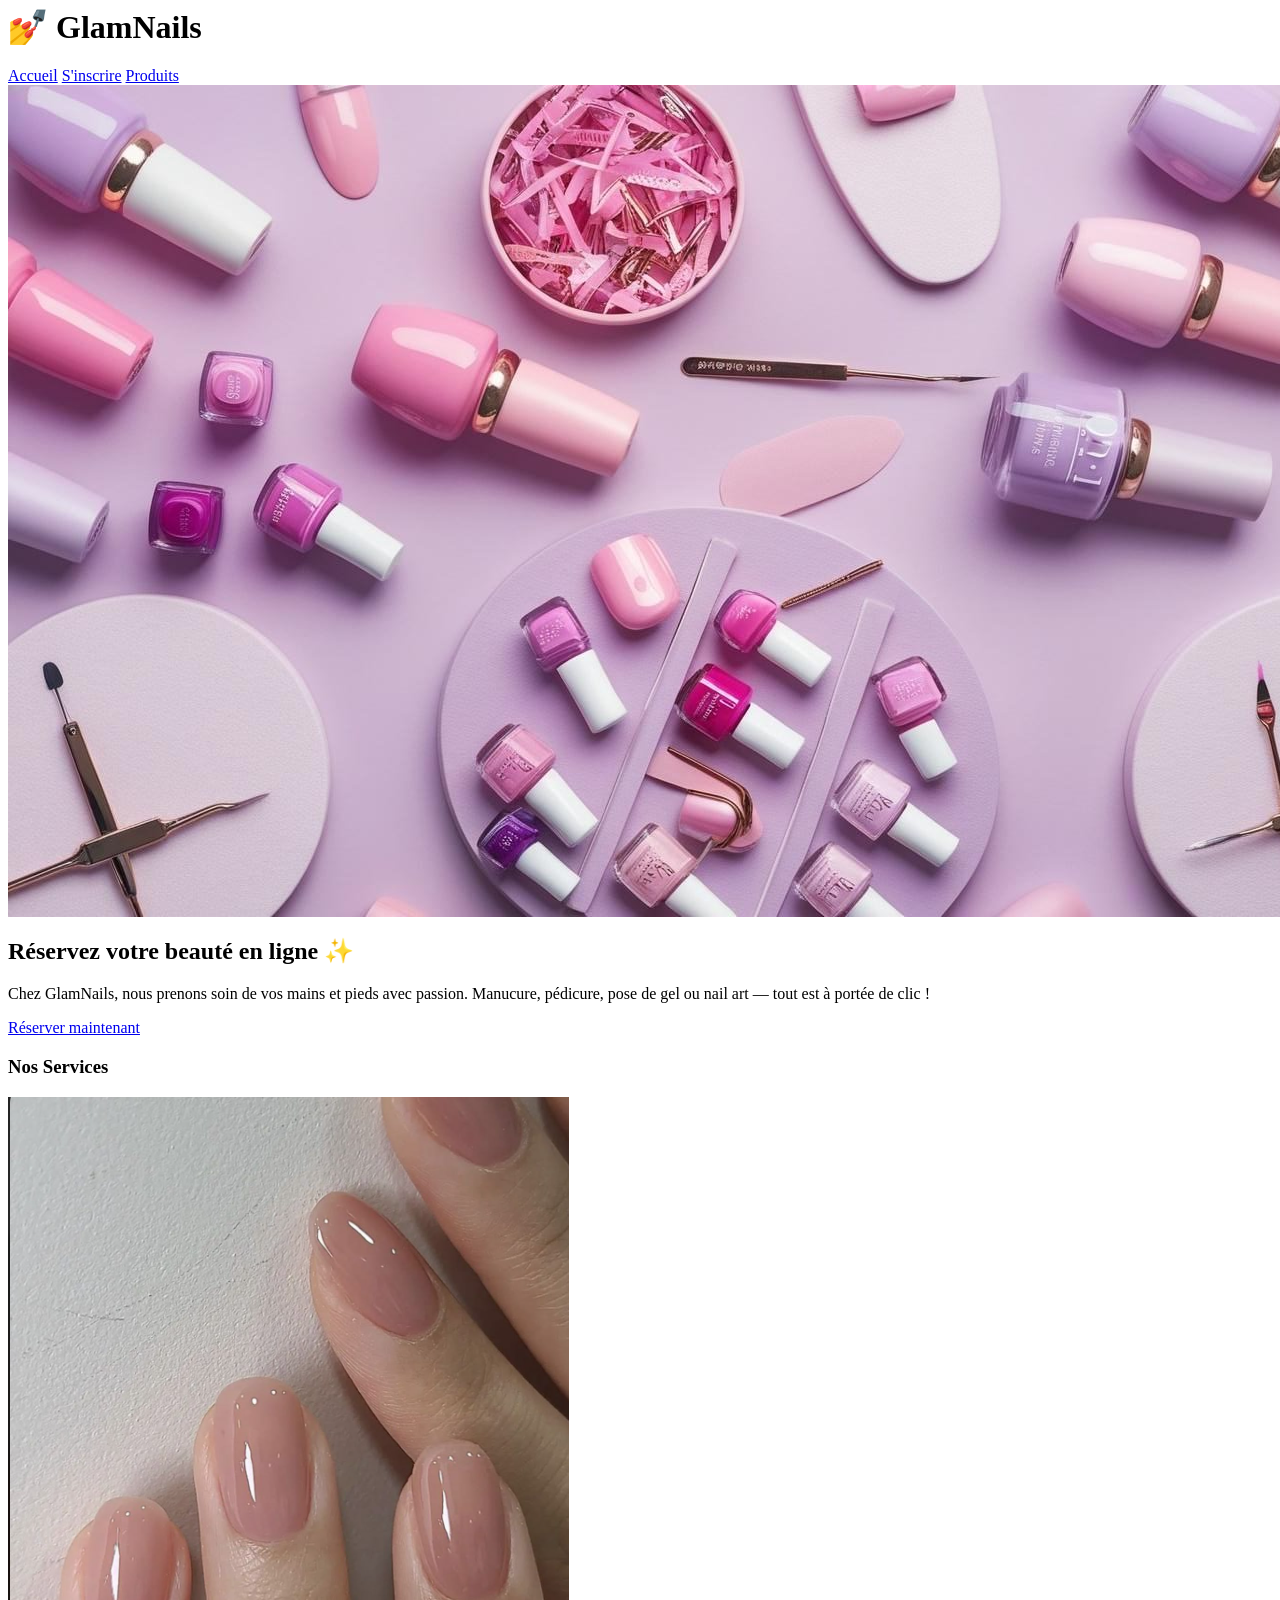
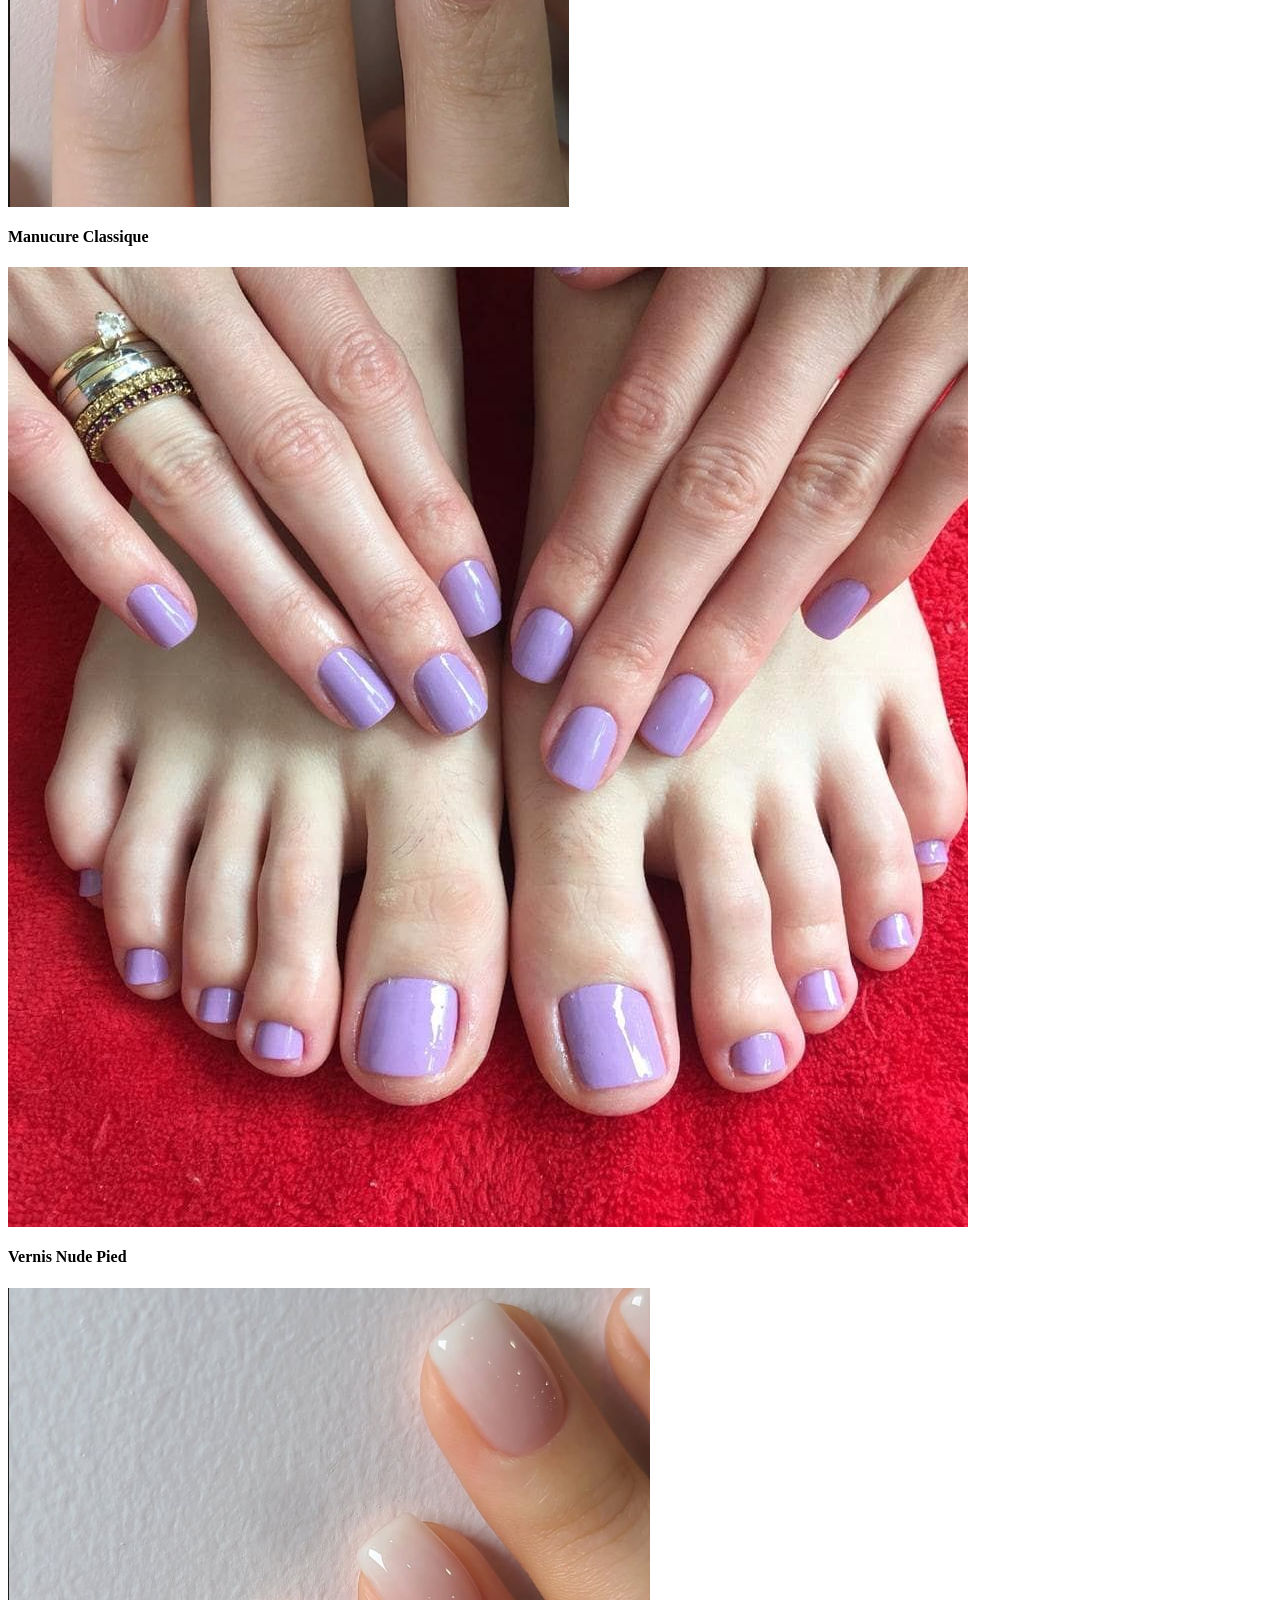
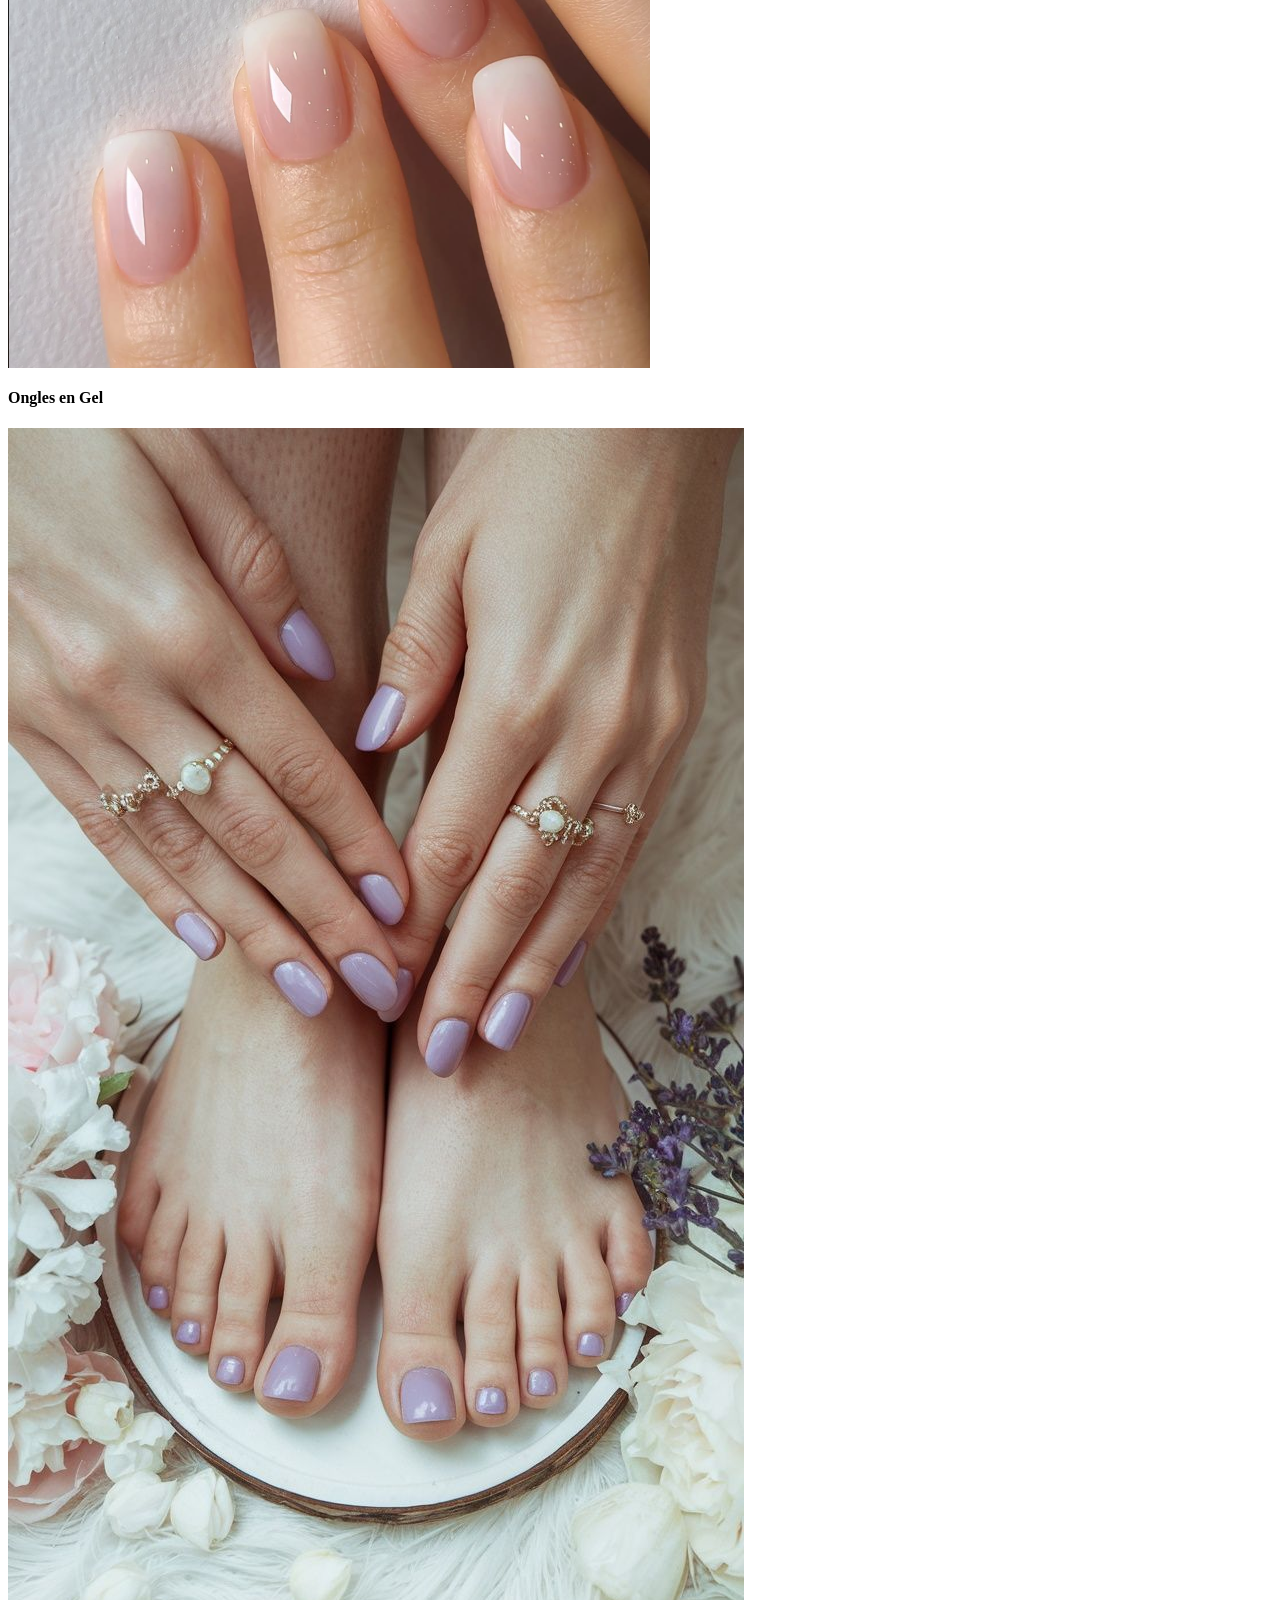
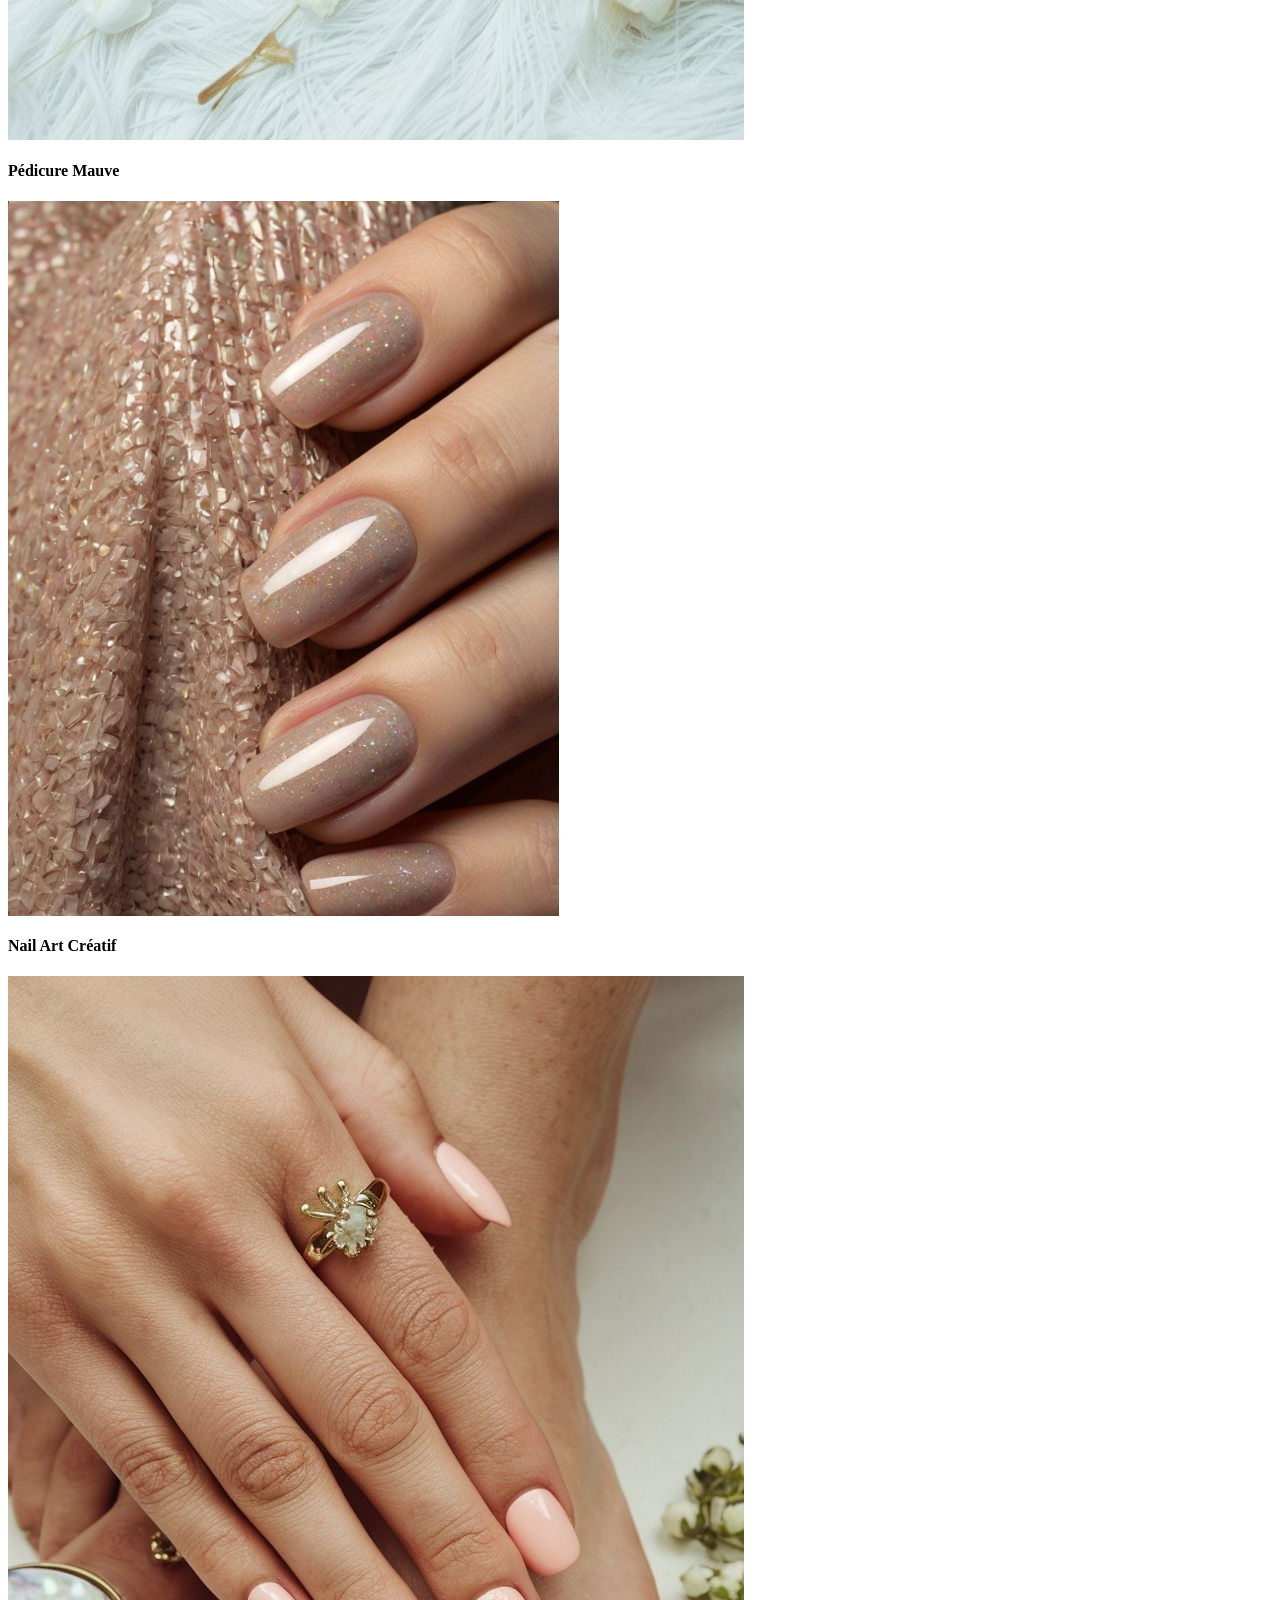
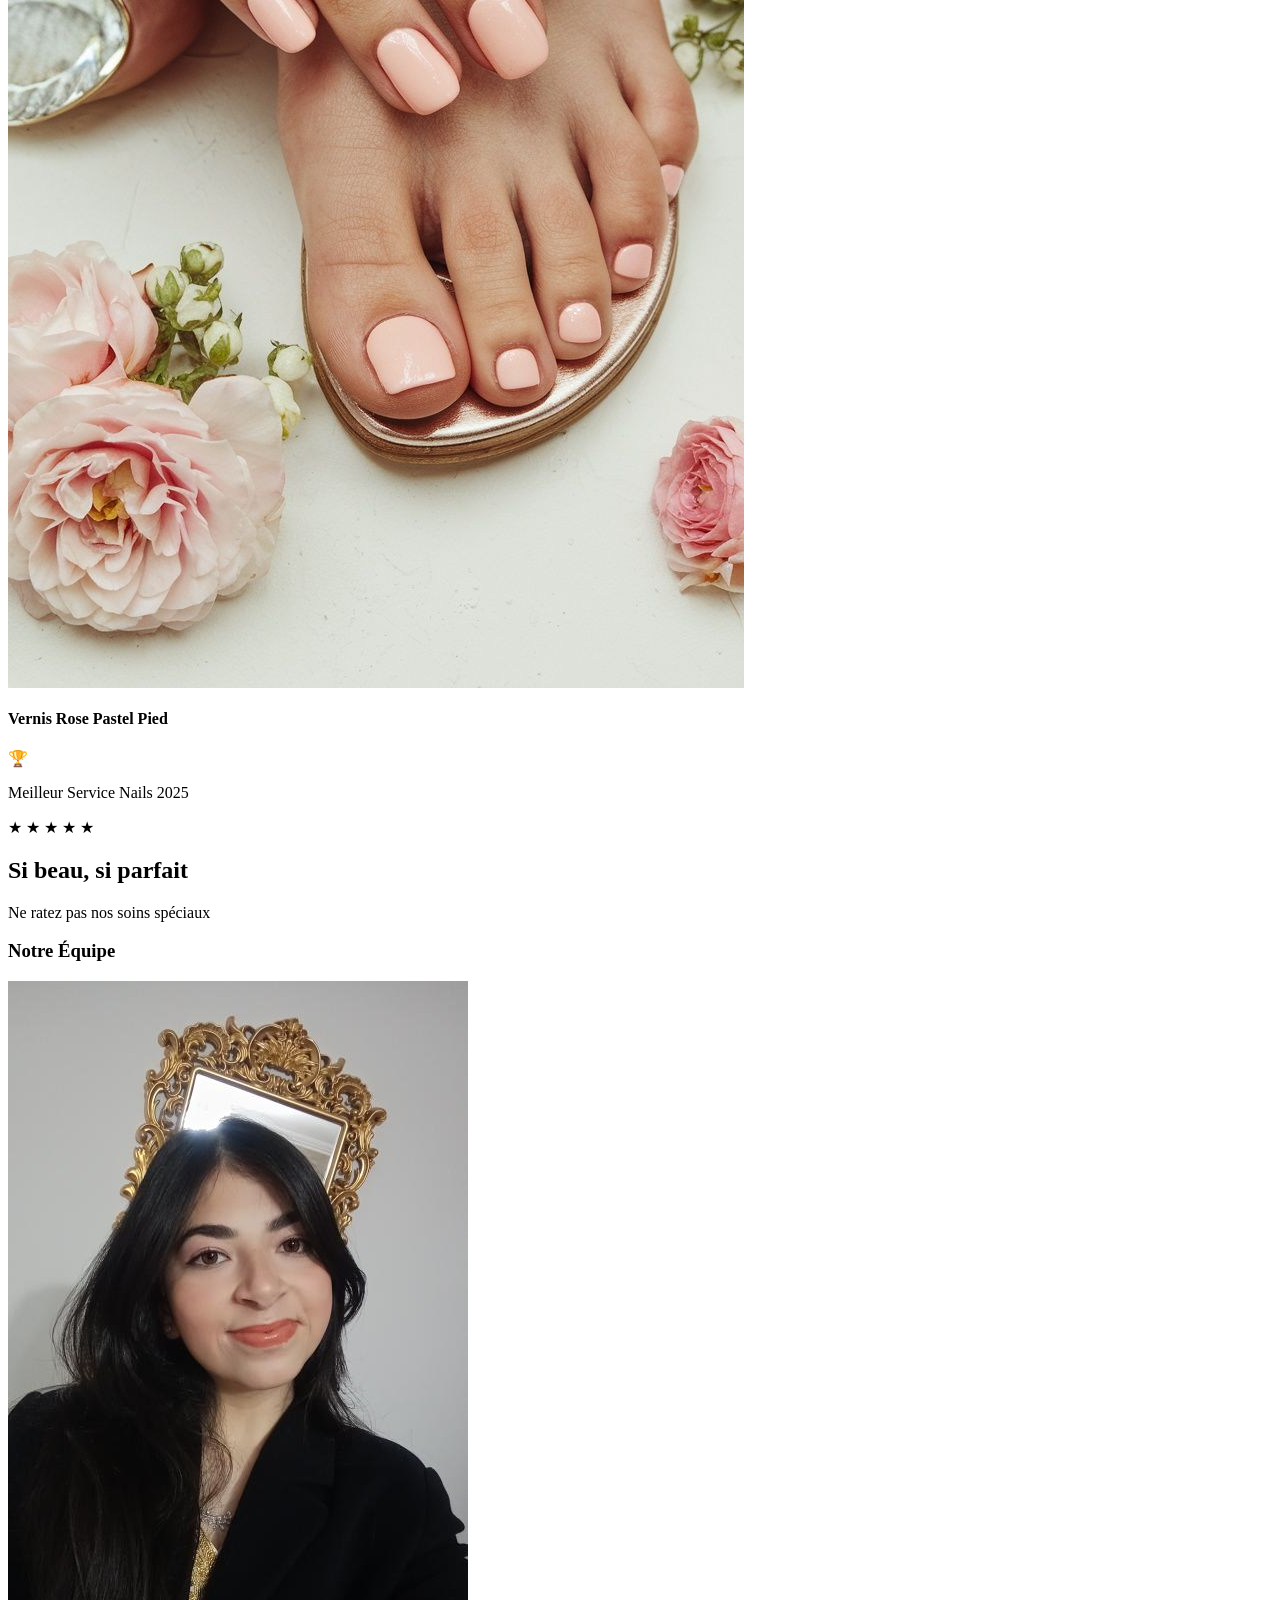
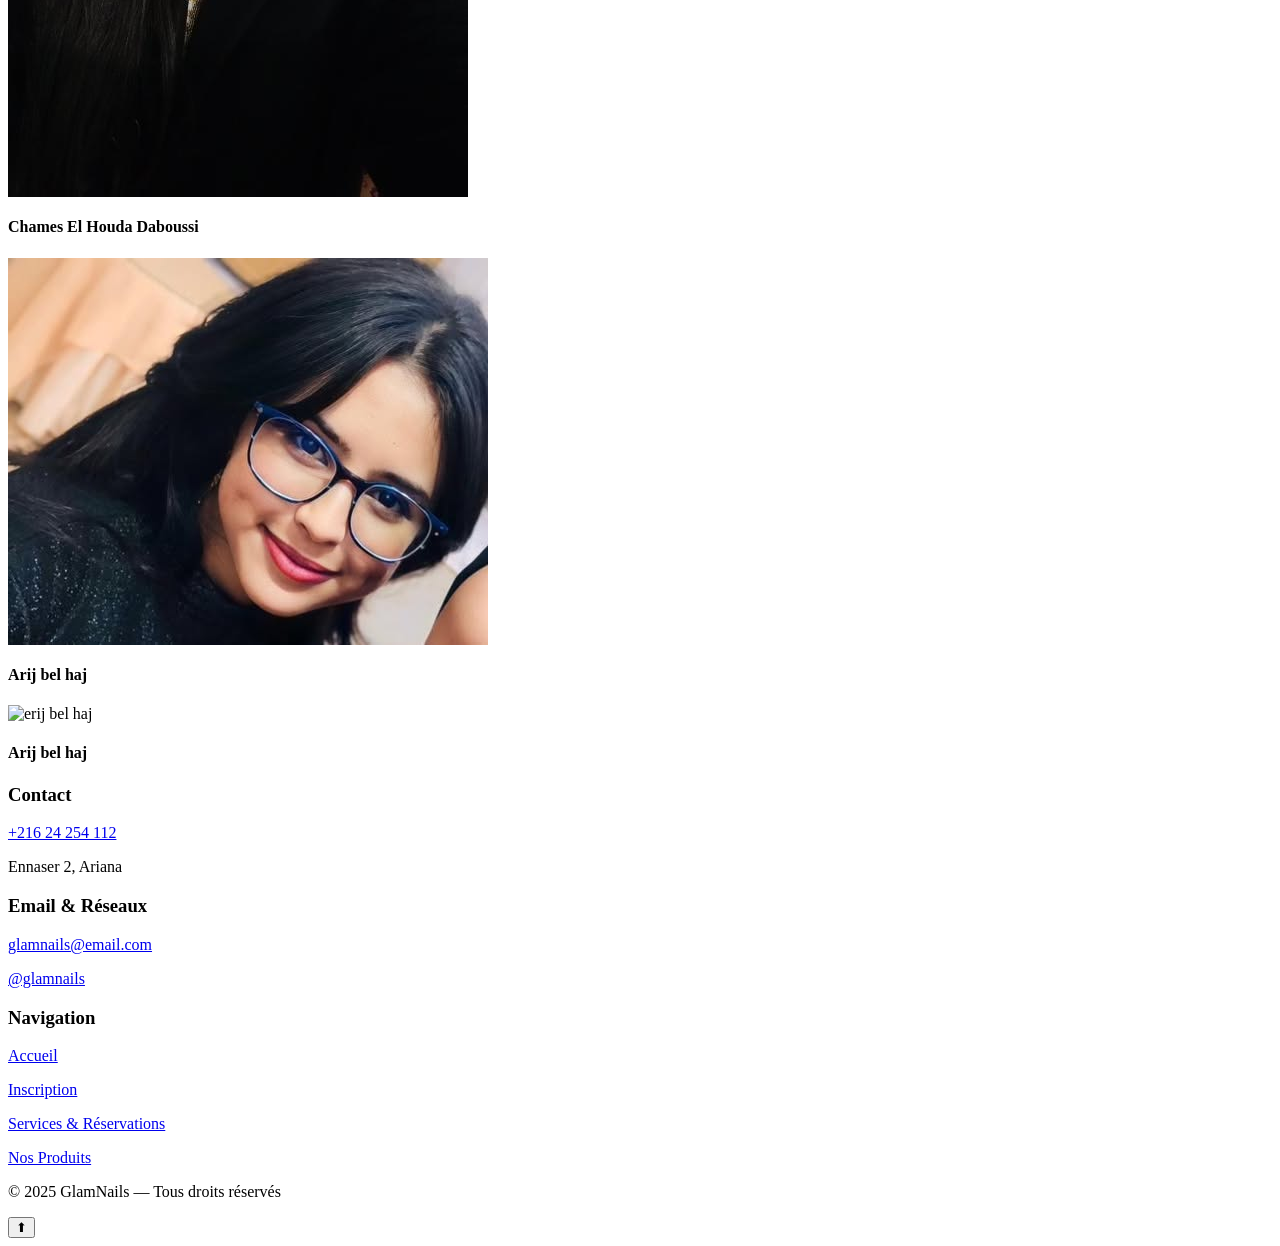
==== app/html/index.html @ c951ed42 "Fix CI/CD for custom project structure" ====
</head>
<body>
    <header>
        <h1>💅 GlamNails</h1>
        <nav>
            <a href="index.html">Accueil</a>
            <a href="inscription.html">S'inscrire</a>
            <a href="produits.html">Produits</a>
        </nav>
    </header>
    <section class="hero">
        <div class="hero-image">
            <img src="../images/page.jpg" alt="Image principale du salon">
        </div>
        <div class="hero-text-block">
            <h2>Réservez votre beauté en ligne ✨</h2>
            <p>Chez GlamNails, nous prenons soin de vos mains et pieds avec passion.
                Manucure, pédicure, pose de gel ou nail art — tout est à portée de clic !</p>
            <a href="inscription.html" class="btn">Réserver maintenant</a>
        </div>
    </section>
    <!-- Ajoute après la section hero : -->
    <section class="services">
        <h3>Nos Services</h3>
        <div class="products-grid">
            <div class="product-card">
                <img src="../images/Manucure Classique.png" alt="Manucure Classique">
                <h4>Manucure Classique</h4>
            </div>
            <div class="product-card">
                <img src="../images/image1.jpg" alt="Nails Pied Style 1">
                <h4>Vernis Nude Pied</h4>
            </div>
            <div class="product-card">
                <img src="../images/Ongles en Gel.png" alt="Ongles en Gel">
                <h4>Ongles en Gel</h4>
            </div>
            <div class="product-card">
                <img src="../images/image2.jpg" alt="Nails Pied Style 2">
                <h4>Pédicure Mauve</h4>
            </div>
            <div class="product-card">
                <img src="../images/GlamNails.png" alt="Nail Art Créatif">
                <h4>Nail Art Créatif</h4>
            </div>
            <div class="product-card">
                <img src="../images/image3.jpg" alt="Nails Pied Style 3">
                <h4>Vernis Rose Pastel Pied</h4>
            </div>
        </div>
    </section>
    <section class="hero-full">
        <div class="hero-content">
            <div class="badge">
                <div class="badge-icon">🏆</div>
                <p>Meilleur Service Nails 2025</p>
                <p>★ ★ ★ ★ ★</p>
            </div>
            <div class="hero-text">
                <h2>Si beau, si parfait</h2>
                <p>Ne ratez pas nos soins spéciaux</p>
            </div>
        </div>
    </section>
    <section class="team">
        <h3>Notre Équipe</h3>
        <div class="team-container">
            <div class="team-card">
                <img src="../images/chames daboussi.jpg" alt="Photo de Chames Daboussi">
                <h4>Chames El Houda Daboussi</h4>
            </div>
            <div class="team-card">
                <img src="../images/erij bel haj.jpg" alt="erij bel haj">
                <h4>Arij bel haj</h4>
            </div>
            <div class="team-card">
                <img src="../images/rabeb.jpg" alt="erij bel haj">
                <h4>Arij bel haj</h4>
            </div>
        </div>
    </section>
    <!-- Ajoute juste avant </body> : -->
    <footer class="footer">
        <div class="footer-bloc">
            <div class="footer-col">
                <h3>Contact</h3>
                <p><a href="tel:+21624254112">+216 24 254 112</a></p>
                <p>Ennaser 2, Ariana</p>
            </div>
            <div class="footer-col">
                <h3>Email & Réseaux</h3>
                <p><a href="mailto:glamnails@email.com">glamnails@email.com</a></p>
                <p><a href="https://instagram.com/glamnails" target="_blank">@glamnails</a></p>
            </div>
            <div class="footer-col">
                <h3>Navigation</h3>
                <p><a href="index.html">Accueil</a></p>
                <p><a href="inscription.html">Inscription</a></p>
                <p><a href="services.html">Services & Réservations</a></p>
                <p><a href="produits.html">Nos Produits</a></p>
            </div>
        </div>
        <p class="footer-copy">© 2025 GlamNails — Tous droits réservés</p>
    </footer>
    <button id="scrollTopBtn" onclick="scrollToTop()">⬆</button>
    <script src="../js/script-index.js"></script>
</body>

</html>
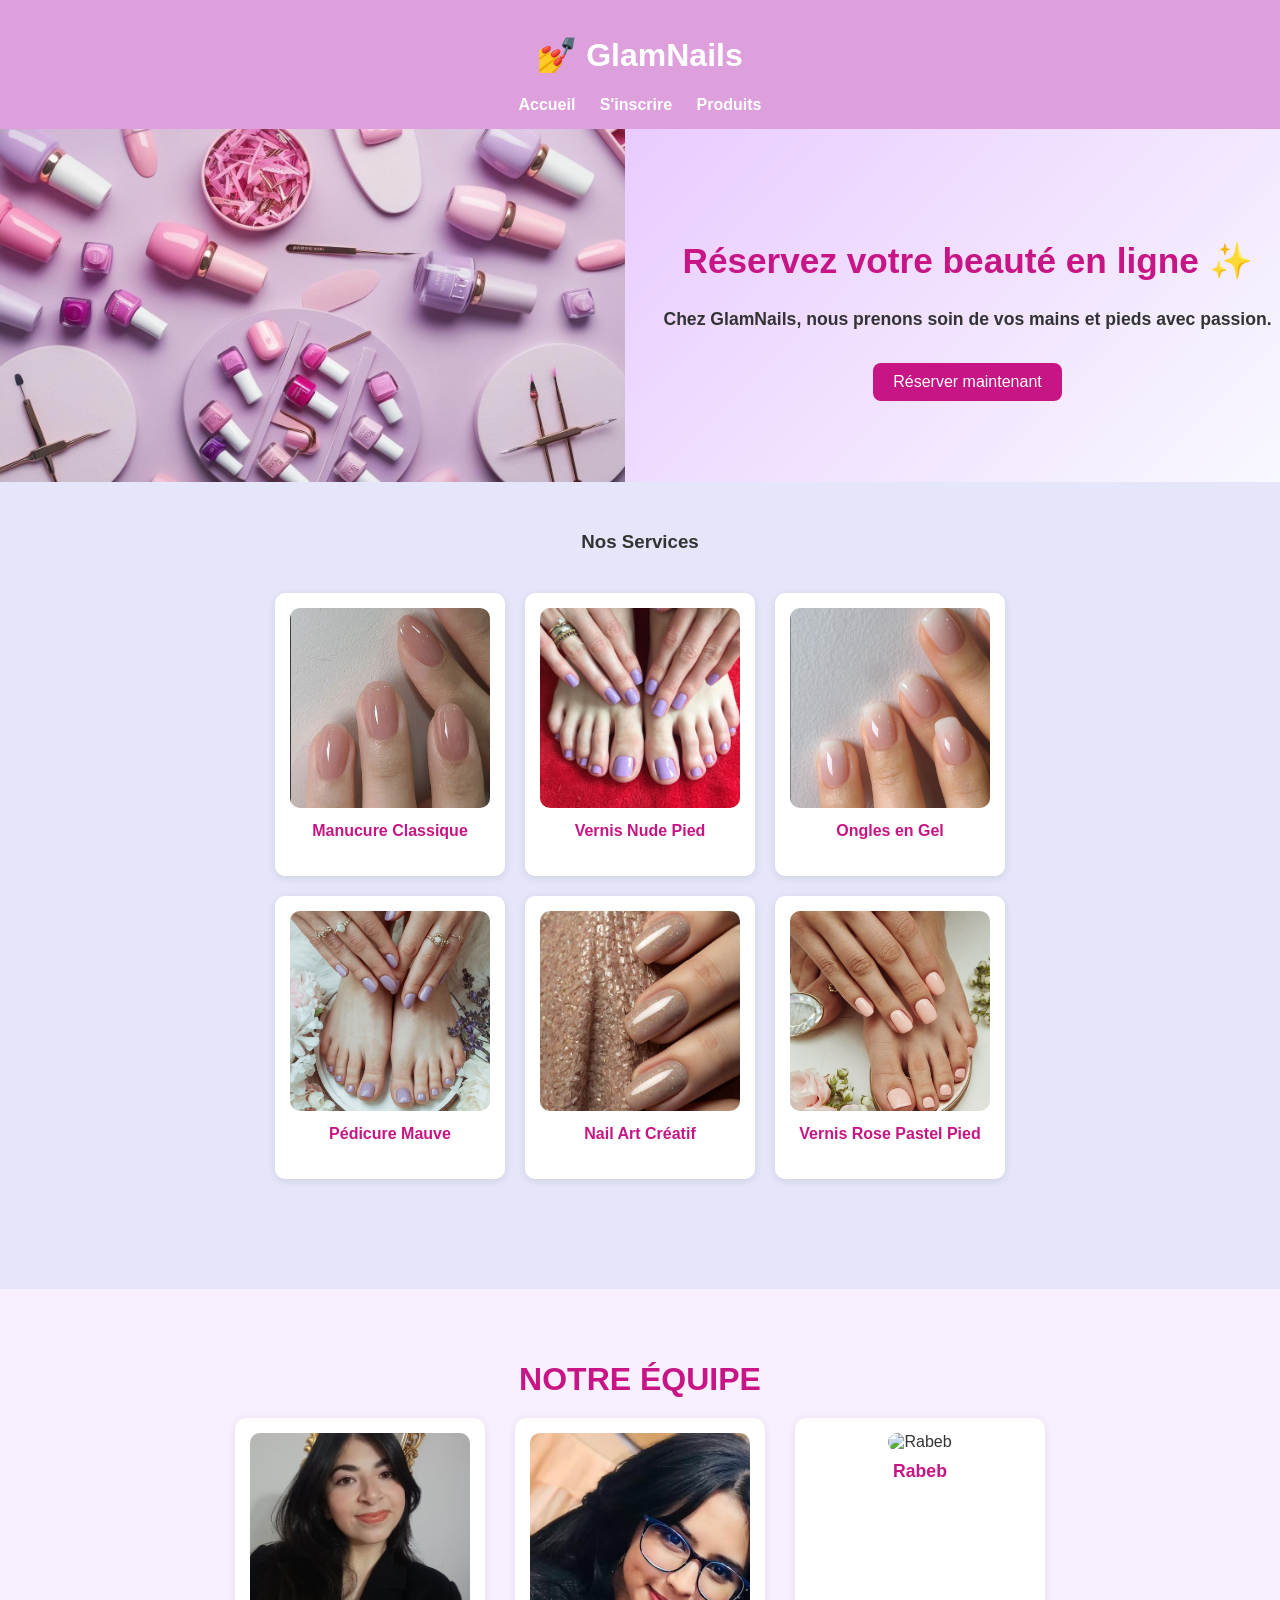
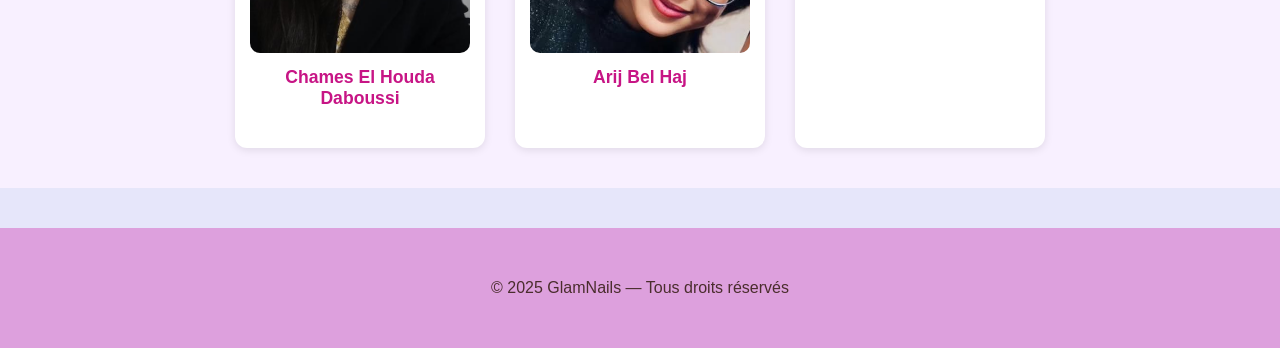
==== commit c61f2cd7: "Fix CI/CD for custom project structure" ====
--- a/app/html/index.html
+++ b/app/html/index.html
@@ -1,109 +1,104 @@
+<!DOCTYPE html>
+<html lang="fr">
+
+<head>
+    <meta charset="UTF-8">
+    <meta name="viewport" content="width=device-width, initial-scale=1.0">
+    <title>GlamNails - Accueil</title>
+
+    <!-- ✅ CSS LINK FIXED -->
+    <link rel="stylesheet" href="../css/style.css">
 </head>
+
 <body>
-    <header>
-        <h1>💅 GlamNails</h1>
-        <nav>
-            <a href="index.html">Accueil</a>
-            <a href="inscription.html">S'inscrire</a>
-            <a href="produits.html">Produits</a>
-        </nav>
-    </header>
-    <section class="hero">
-        <div class="hero-image">
-            <img src="../images/page.jpg" alt="Image principale du salon">
+
+<header>
+    <h1>💅 GlamNails</h1>
+    <nav>
+        <a href="index.html">Accueil</a>
+        <a href="inscription.html">S'inscrire</a>
+        <a href="produits.html">Produits</a>
+    </nav>
+</header>
+
+<section class="hero">
+    <div class="hero-image">
+        <img src="../images/page.jpg" alt="Image principale du salon">
+    </div>
+
+    <div class="hero-text-block">
+        <h2>Réservez votre beauté en ligne ✨</h2>
+        <p>Chez GlamNails, nous prenons soin de vos mains et pieds avec passion.</p>
+        <a href="inscription.html" class="btn">Réserver maintenant</a>
+    </div>
+</section>
+
+<section class="services">
+    <h3>Nos Services</h3>
+
+    <div class="products-grid">
+
+        <div class="product-card">
+            <img src="../images/Manucure Classique.png" alt="Manucure Classique">
+            <h4>Manucure Classique</h4>
         </div>
-        <div class="hero-text-block">
-            <h2>Réservez votre beauté en ligne ✨</h2>
-            <p>Chez GlamNails, nous prenons soin de vos mains et pieds avec passion.
-                Manucure, pédicure, pose de gel ou nail art — tout est à portée de clic !</p>
-            <a href="inscription.html" class="btn">Réserver maintenant</a>
+
+        <div class="product-card">
+            <img src="../images/image1.jpg" alt="Vernis Nude Pied">
+            <h4>Vernis Nude Pied</h4>
         </div>
-    </section>
-    <!-- Ajoute après la section hero : -->
-    <section class="services">
-        <h3>Nos Services</h3>
-        <div class="products-grid">
-            <div class="product-card">
-                <img src="../images/Manucure Classique.png" alt="Manucure Classique">
-                <h4>Manucure Classique</h4>
-            </div>
-            <div class="product-card">
-                <img src="../images/image1.jpg" alt="Nails Pied Style 1">
-                <h4>Vernis Nude Pied</h4>
-            </div>
-            <div class="product-card">
-                <img src="../images/Ongles en Gel.png" alt="Ongles en Gel">
-                <h4>Ongles en Gel</h4>
-            </div>
-            <div class="product-card">
-                <img src="../images/image2.jpg" alt="Nails Pied Style 2">
-                <h4>Pédicure Mauve</h4>
-            </div>
-            <div class="product-card">
-                <img src="../images/GlamNails.png" alt="Nail Art Créatif">
-                <h4>Nail Art Créatif</h4>
-            </div>
-            <div class="product-card">
-                <img src="../images/image3.jpg" alt="Nails Pied Style 3">
-                <h4>Vernis Rose Pastel Pied</h4>
-            </div>
+
+        <div class="product-card">
+            <img src="../images/Ongles en Gel.png" alt="Ongles en Gel">
+            <h4>Ongles en Gel</h4>
         </div>
-    </section>
-    <section class="hero-full">
-        <div class="hero-content">
-            <div class="badge">
-                <div class="badge-icon">🏆</div>
-                <p>Meilleur Service Nails 2025</p>
-                <p>★ ★ ★ ★ ★</p>
-            </div>
-            <div class="hero-text">
-                <h2>Si beau, si parfait</h2>
-                <p>Ne ratez pas nos soins spéciaux</p>
-            </div>
+
+        <div class="product-card">
+            <img src="../images/image2.jpg" alt="Pédicure Mauve">
+            <h4>Pédicure Mauve</h4>
         </div>
-    </section>
-    <section class="team">
-        <h3>Notre Équipe</h3>
-        <div class="team-container">
-            <div class="team-card">
-                <img src="../images/chames daboussi.jpg" alt="Photo de Chames Daboussi">
-                <h4>Chames El Houda Daboussi</h4>
-            </div>
-            <div class="team-card">
-                <img src="../images/erij bel haj.jpg" alt="erij bel haj">
-                <h4>Arij bel haj</h4>
-            </div>
-            <div class="team-card">
-                <img src="../images/rabeb.jpg" alt="erij bel haj">
-                <h4>Arij bel haj</h4>
-            </div>
+
+        <div class="product-card">
+            <img src="../images/GlamNails.png" alt="Nail Art Créatif">
+            <h4>Nail Art Créatif</h4>
         </div>
-    </section>
-    <!-- Ajoute juste avant </body> : -->
-    <footer class="footer">
-        <div class="footer-bloc">
-            <div class="footer-col">
-                <h3>Contact</h3>
-                <p><a href="tel:+21624254112">+216 24 254 112</a></p>
-                <p>Ennaser 2, Ariana</p>
-            </div>
-            <div class="footer-col">
-                <h3>Email & Réseaux</h3>
-                <p><a href="mailto:glamnails@email.com">glamnails@email.com</a></p>
-                <p><a href="https://instagram.com/glamnails" target="_blank">@glamnails</a></p>
-            </div>
-            <div class="footer-col">
-                <h3>Navigation</h3>
-                <p><a href="index.html">Accueil</a></p>
-                <p><a href="inscription.html">Inscription</a></p>
-                <p><a href="services.html">Services & Réservations</a></p>
-                <p><a href="produits.html">Nos Produits</a></p>
-            </div>
+
+        <div class="product-card">
+            <img src="../images/image3.jpg" alt="Vernis Rose Pastel Pied">
+            <h4>Vernis Rose Pastel Pied</h4>
         </div>
-        <p class="footer-copy">© 2025 GlamNails — Tous droits réservés</p>
-    </footer>
-    <button id="scrollTopBtn" onclick="scrollToTop()">⬆</button>
-    <script src="../js/script-index.js"></script>
+
+    </div>
+</section>
+
+<section class="team">
+    <h3>Notre Équipe</h3>
+
+    <div class="team-container">
+
+        <div class="team-card">
+            <img src="../images/chames daboussi.jpg" alt="Chames Daboussi">
+            <h4>Chames El Houda Daboussi</h4>
+        </div>
+
+        <div class="team-card">
+            <img src="../images/erij bel haj.jpg" alt="Arij Bel Haj">
+            <h4>Arij Bel Haj</h4>
+        </div>
+
+        <div class="team-card">
+            <img src="../images/rabeb.jpg" alt="Rabeb">
+            <h4>Rabeb</h4>
+        </div>
+
+    </div>
+</section>
+
+<footer class="footer">
+    <p>© 2025 GlamNails — Tous droits réservés</p>
+</footer>
+
+<script src="../js/script-index.js"></script>
+
 </body>
-
 </html>
--- a/app/css/style.css
+++ b/app/css/style.css
@@ -0,0 +1,327 @@
+body {
+  font-family: Arial, sans-serif;
+  margin: 0;
+  background-color: #E6E6FA; 
+  color: #333;
+  text-align: center;
+}
+header {
+  background-color: #DDA0DD; 
+  color: white;
+  padding: 15px;
+}
+nav a {
+  color: white; 
+  text-decoration: none;
+  margin: 0 10px;
+  font-weight: bold;
+}
+nav a.active {
+  color: #C71585;
+  text-decoration: underline;
+}
+nav a:hover {
+  text-decoration: underline;
+}
+.hero {
+
+  background: linear-gradient(135deg, #E0B0FF, #F8F8FF);
+  display: flex;             
+  align-items: center;
+  justify-content: center;
+  gap: 30px;
+  text-align: left;          
+}
+
+.hero-image {
+  flex: 1;
+}
+.hero-image img {
+  width: 100%;
+  height: auto;
+  display: block;
+}
+.hero-text-block {
+  flex: 1;
+  text-align: center;  
+  display: flex;
+  flex-direction: column;
+  justify-content: center; 
+  align-items: center;
+}
+.hero-text-block h2 {
+  font-size: 2.2rem;
+  color: #C71585;
+  margin-bottom: 10px;
+}
+.hero-text-block p {
+  font-size: 1.1rem;
+  font-weight: bold;
+}
+.btn {
+  display: inline-block;
+  margin-top: 15px;
+  padding: 10px 20px;
+  background-color: #C71585;
+  color: white;
+  border-radius: 8px;
+  text-decoration: none;
+}
+.services {
+  padding: 30px;
+}
+.service-list {
+  display: flex;
+  justify-content: center;
+  gap: 20px;
+  flex-wrap: wrap;
+}
+.card {
+  background-color: white;
+  border-radius: 10px;
+  box-shadow: 0 2px 8px rgba(0,0,0,0.1);
+  padding: 15px;
+  width: 200px;
+}
+.form-section {
+  padding: 40px;
+}
+form {
+  display: flex;
+  flex-direction: column;
+  align-items: center;
+  gap: 10px;
+  max-width: 400px;
+  margin: auto;
+}
+input, select, button {
+  width: 100%;
+  padding: 10px;
+  border: 1px solid #ccc;
+  border-radius: 6px;
+}
+button.btn {
+  background-color: #C71585; 
+  color: white;
+  cursor: pointer;
+}
+/* ===== HERO FULL ===== */
+.hero-full {
+  background: linear-gradient(135deg, #E6E6FA, #DDA0DD);
+  padding: 40px 20px;
+  text-align: center;
+  position: relative;
+}
+
+.hero-content {
+  display: flex;
+  justify-content: space-between;
+  align-items: center;
+  max-width: 1200px;
+  margin: 0 auto;
+  flex-wrap: wrap;
+  gap: 20px;
+}
+
+.badge {
+  background: white;
+  padding: 20px;
+  border-radius: 15px;
+  box-shadow: 0 4px 12px rgba(0,0,0,0.1);
+  min-width: 150px;
+}
+
+.badge-icon {
+  font-size: 2rem;
+  margin-bottom: 10px;
+}
+
+.badge p {
+  margin: 5px 0;
+  color: #C71585;
+  font-weight: bold;
+}
+
+.hero-text {
+  flex: 1;
+  margin: 20px;
+}
+
+/* ===== PRODUCTS GRID ===== */
+.products-grid, .service-list {
+  display: flex;
+  justify-content: center;
+  gap: 20px;
+  flex-wrap: wrap;
+  max-width: 800px;
+  margin: 40px auto;
+}
+
+.product-card, .card {
+  background: white;
+  border-radius: 10px;
+  box-shadow: 0 2px 8px rgba(0,0,0,0.1);
+  padding: 15px;
+  width: 200px;
+  transition: transform 0.3s;
+}
+
+.product-card:hover, .card:hover {
+  transform: scale(1.05);
+}
+
+.product-card img {
+  width: 100%;
+  height: 200px;
+  object-fit: cover;
+  border-radius: 10px;
+}
+
+.product-card h4 {
+  color: #C71585;
+  margin-top: 10px;
+}
+.team {
+  padding: 40px 20px;
+  background-color: #F8F0FF;
+  text-align: center;
+  margin-top: 40px;    /* AJOUTÉ pour créer un espace */
+  position: relative;  /* Pour être sûr qu'elle ne passe pas derrière */
+  z-index: 5;
+}
+
+
+.team h3 {
+  color: #C71585;
+  font-size: 2rem;
+  margin-bottom: 20px;
+  text-transform: uppercase;
+}
+
+.team-container {
+  display: flex;
+  justify-content: center;
+  gap: 30px;
+  flex-wrap: wrap;
+}
+
+.team-card {
+  background: white;
+  width: 220px;
+  padding: 15px;
+  border-radius: 12px;
+  box-shadow: 0 2px 8px rgba(0,0,0,0.1);
+  text-align: center;
+}
+
+.team-card img {
+  width: 100%;
+  height: 220px;
+  object-fit: cover;
+  border-radius: 10px;
+}
+
+.team-card h4 {
+  margin-top: 10px;
+  color: #C71585;
+  font-size: 1.1rem;
+  font-weight: bold;
+}
+
+/* ===== FORMS ===== */
+.form-section, .form-box {
+  padding: 40px 20px;
+  background: white;
+  border-radius: 15px;
+  max-width: 450px;
+  margin: 40px auto;
+  box-shadow: 0 2px 10px rgba(0,0,0,0.1);
+}
+
+form {
+  display: flex;
+  flex-direction: column;
+  gap: 15px;
+  text-align: left;
+}
+
+label {
+  font-weight: bold;
+}
+
+input, select, textarea, button {
+  width: 100%;
+  padding: 10px;
+  border: 1px solid #ccc;
+  border-radius: 8px;
+  font-size: 1rem;
+}
+
+button.btn {
+  background-color: #C71585;
+  color: white;
+  cursor: pointer;
+  font-weight: bold;
+}
+
+button.btn:hover {
+  background-color: #ff4f85;
+}
+
+/* ===== FOOTER ===== */
+.footer {
+  background-color: #DDA0DD;
+  color: #4A2D2D;
+  padding: 35px 20px;
+  text-align: center;
+  margin-top: 40px;
+}
+
+.footer-bloc {
+  text-align: center;
+}
+
+.footer-col {
+  display: inline-block;
+  width: 250px;
+  margin: 10px;
+  vertical-align: top;
+}
+
+.footer-col h3 {
+  color: #9932CC;
+  margin-bottom: 10px;
+  font-size: 18px;
+  border-bottom: 2px solid #9932CC;
+  padding-bottom: 5px;
+}
+
+.footer-col p, .footer-col a {
+  margin: 5px 0;
+  font-size: 14px;
+  color: #4A2D2D;
+  font-weight: bold;
+}
+
+.footer-col a:hover {
+  color: #9932CC;
+}
+
+.footer-copy {
+  margin-top: 15px;
+  font-size: 14px;
+  opacity: 0.8;
+}
+
+/* ===== MEDIA QUERIES ===== */
+@media (max-width: 768px) {
+  .hero-content, .products-grid, .service-list {
+    flex-direction: column;
+    align-items: center;
+  }
+
+  .footer-col {
+    width: 90%;
+    margin-bottom: 20px;
+  }
+}
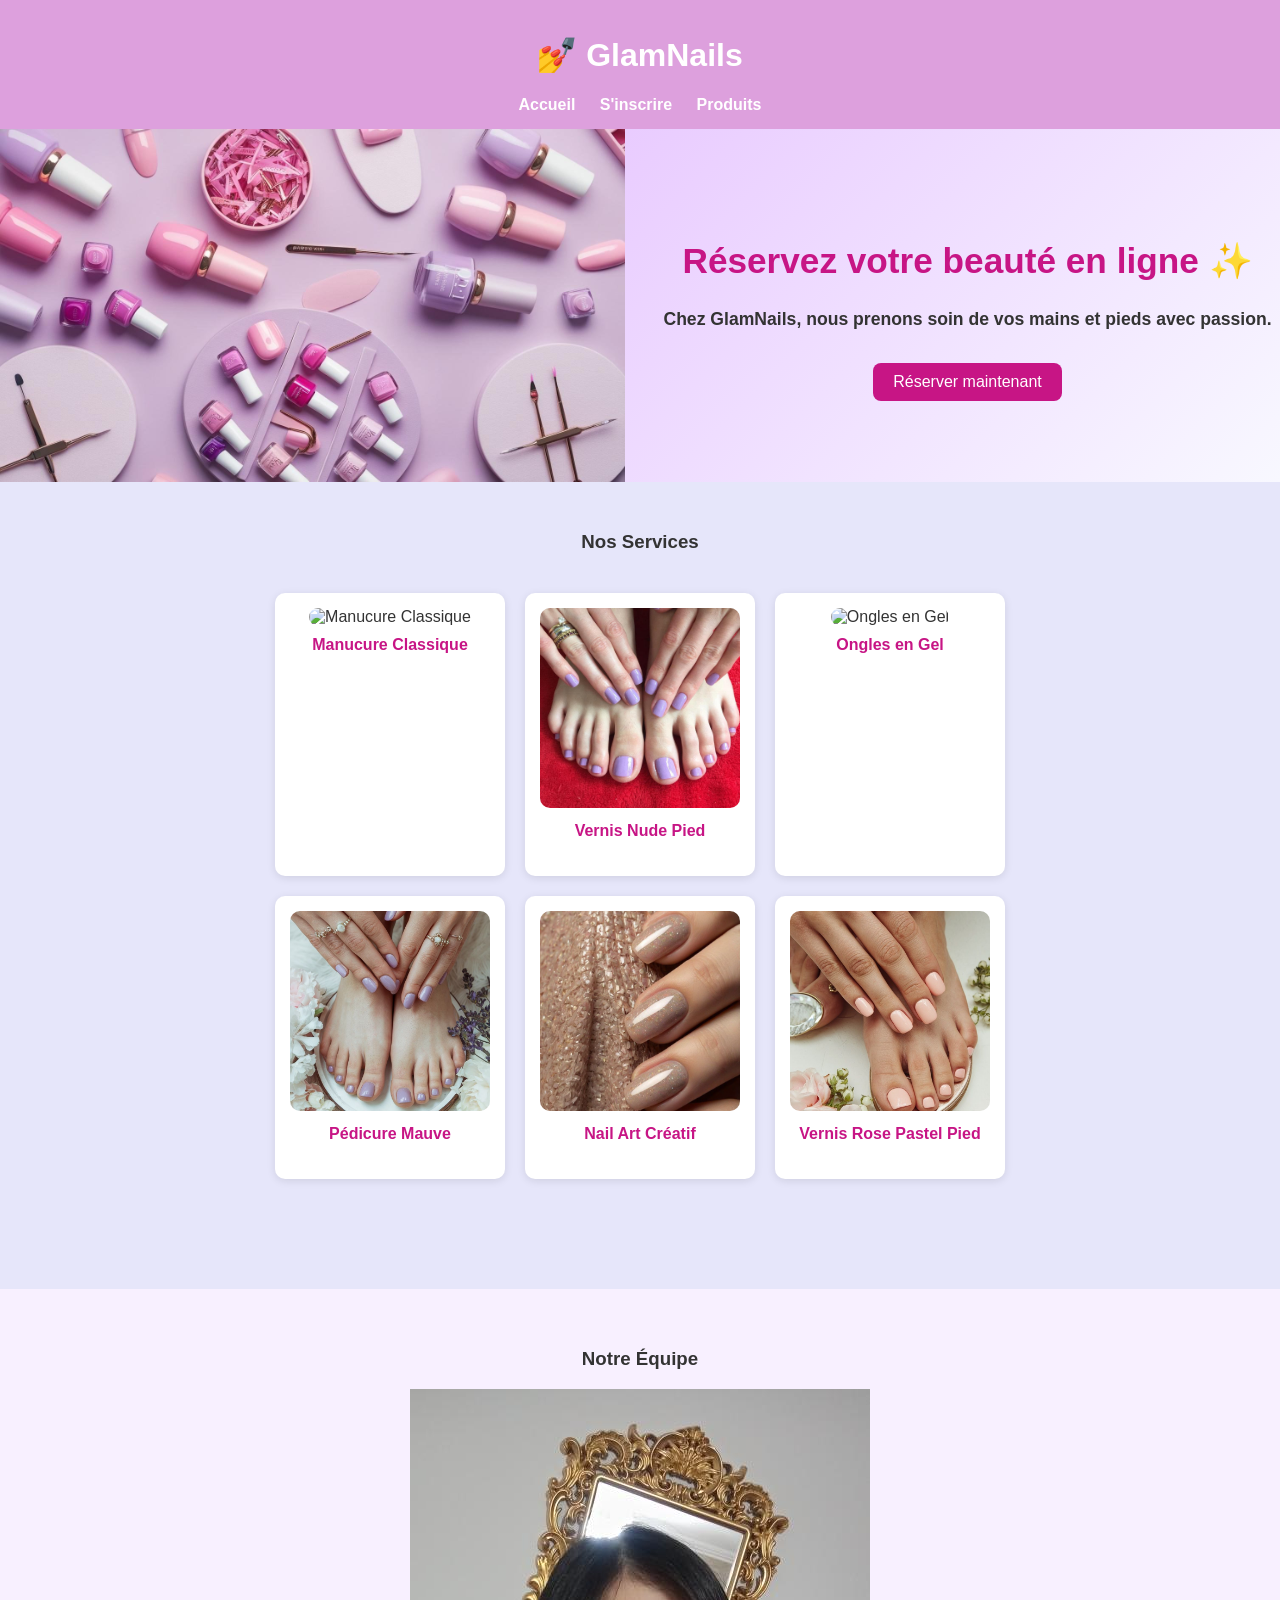
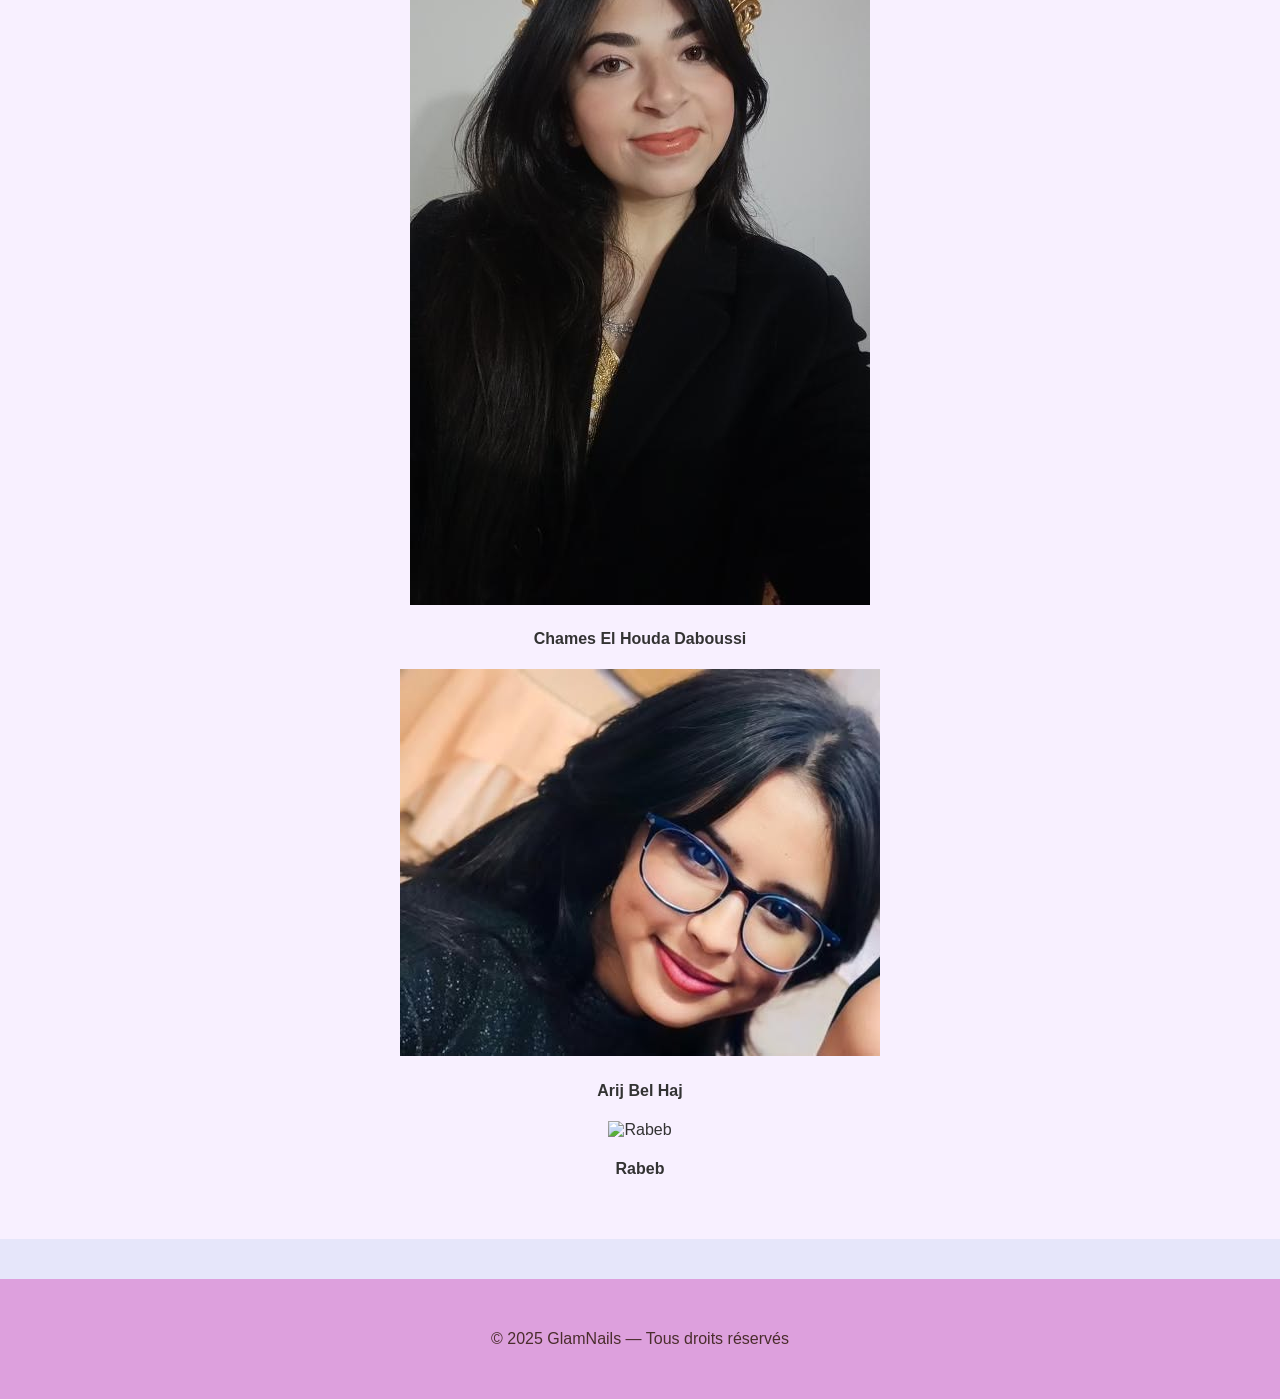
==== commit 8706be9c: "Add index page only" ====
--- a/app/html/index.html
+++ b/app/html/index.html
@@ -39,7 +39,7 @@
     <div class="products-grid">
 
         <div class="product-card">
-            <img src="../images/Manucure Classique.png" alt="Manucure Classique">
+            <img src="../images/Manucure-Classique.png" alt="Manucure Classique">
             <h4>Manucure Classique</h4>
         </div>
 
@@ -49,7 +49,7 @@
         </div>
 
         <div class="product-card">
-            <img src="../images/Ongles en Gel.png" alt="Ongles en Gel">
+            <img src="../images/Ongles-en-Gel.png" alt="Ongles en Gel">
             <h4>Ongles en Gel</h4>
         </div>
 
@@ -77,12 +77,12 @@
     <div class="team-container">
 
         <div class="team-card">
-            <img src="../images/chames daboussi.jpg" alt="Chames Daboussi">
+            <img src="../images/chames-daboussi.jpg" alt="Chames-Daboussi">
             <h4>Chames El Houda Daboussi</h4>
         </div>
 
         <div class="team-card">
-            <img src="../images/erij bel haj.jpg" alt="Arij Bel Haj">
+            <img src="../images/erij-bel-haj.jpg" alt="Arij-Bel-Haj">
             <h4>Arij Bel Haj</h4>
         </div>
 
--- a/app/css/style.css
+++ b/app/css/style.css
@@ -1,63 +1,74 @@
 body {
   font-family: Arial, sans-serif;
   margin: 0;
-  background-color: #E6E6FA; 
+  background-color: #E6E6FA;
   color: #333;
   text-align: center;
 }
+
 header {
-  background-color: #DDA0DD; 
+  background-color: #DDA0DD;
   color: white;
   padding: 15px;
 }
+
 nav a {
-  color: white; 
+  color: white;
   text-decoration: none;
   margin: 0 10px;
   font-weight: bold;
 }
+
 nav a.active {
   color: #C71585;
   text-decoration: underline;
 }
+
 nav a:hover {
   text-decoration: underline;
 }
+
+/* ===== HERO ===== */
+
 .hero {
-
   background: linear-gradient(135deg, #E0B0FF, #F8F8FF);
-  display: flex;             
+  display: flex;
   align-items: center;
   justify-content: center;
   gap: 30px;
-  text-align: left;          
+  text-align: left;
 }
 
 .hero-image {
   flex: 1;
 }
+
 .hero-image img {
   width: 100%;
   height: auto;
   display: block;
 }
+
 .hero-text-block {
   flex: 1;
-  text-align: center;  
+  text-align: center;
   display: flex;
   flex-direction: column;
-  justify-content: center; 
+  justify-content: center;
   align-items: center;
 }
+
 .hero-text-block h2 {
   font-size: 2.2rem;
   color: #C71585;
   margin-bottom: 10px;
 }
+
 .hero-text-block p {
   font-size: 1.1rem;
   font-weight: bold;
 }
+
 .btn {
   display: inline-block;
   margin-top: 15px;
@@ -67,88 +78,17 @@
   border-radius: 8px;
   text-decoration: none;
 }
+
+/* ===== SERVICES ===== */
+
 .services {
   padding: 30px;
 }
+
+/* ===== GRID ===== */
+
+.products-grid,
 .service-list {
-  display: flex;
-  justify-content: center;
-  gap: 20px;
-  flex-wrap: wrap;
-}
-.card {
-  background-color: white;
-  border-radius: 10px;
-  box-shadow: 0 2px 8px rgba(0,0,0,0.1);
-  padding: 15px;
-  width: 200px;
-}
-.form-section {
-  padding: 40px;
-}
-form {
-  display: flex;
-  flex-direction: column;
-  align-items: center;
-  gap: 10px;
-  max-width: 400px;
-  margin: auto;
-}
-input, select, button {
-  width: 100%;
-  padding: 10px;
-  border: 1px solid #ccc;
-  border-radius: 6px;
-}
-button.btn {
-  background-color: #C71585; 
-  color: white;
-  cursor: pointer;
-}
-/* ===== HERO FULL ===== */
-.hero-full {
-  background: linear-gradient(135deg, #E6E6FA, #DDA0DD);
-  padding: 40px 20px;
-  text-align: center;
-  position: relative;
-}
-
-.hero-content {
-  display: flex;
-  justify-content: space-between;
-  align-items: center;
-  max-width: 1200px;
-  margin: 0 auto;
-  flex-wrap: wrap;
-  gap: 20px;
-}
-
-.badge {
-  background: white;
-  padding: 20px;
-  border-radius: 15px;
-  box-shadow: 0 4px 12px rgba(0,0,0,0.1);
-  min-width: 150px;
-}
-
-.badge-icon {
-  font-size: 2rem;
-  margin-bottom: 10px;
-}
-
-.badge p {
-  margin: 5px 0;
-  color: #C71585;
-  font-weight: bold;
-}
-
-.hero-text {
-  flex: 1;
-  margin: 20px;
-}
-
-/* ===== PRODUCTS GRID ===== */
-.products-grid, .service-list {
   display: flex;
   justify-content: center;
   gap: 20px;
@@ -157,16 +97,20 @@
   margin: 40px auto;
 }
 
-.product-card, .card {
+/* ===== CARDS ===== */
+
+.product-card,
+.card {
   background: white;
   border-radius: 10px;
-  box-shadow: 0 2px 8px rgba(0,0,0,0.1);
+  box-shadow: 0 2px 8px rgb(0 0 0 / 10%);
   padding: 15px;
   width: 200px;
   transition: transform 0.3s;
 }
 
-.product-card:hover, .card:hover {
+.product-card:hover,
+.card:hover {
   transform: scale(1.05);
 }
 
@@ -181,61 +125,28 @@
   color: #C71585;
   margin-top: 10px;
 }
+
+/* ===== TEAM ===== */
+
 .team {
   padding: 40px 20px;
   background-color: #F8F0FF;
   text-align: center;
-  margin-top: 40px;    /* AJOUTÉ pour créer un espace */
-  position: relative;  /* Pour être sûr qu'elle ne passe pas derrière */
+  margin-top: 40px;
+  position: relative;
   z-index: 5;
 }
 
-
-.team h3 {
-  color: #C71585;
-  font-size: 2rem;
-  margin-bottom: 20px;
-  text-transform: uppercase;
-}
-
-.team-container {
-  display: flex;
-  justify-content: center;
-  gap: 30px;
-  flex-wrap: wrap;
-}
-
-.team-card {
-  background: white;
-  width: 220px;
-  padding: 15px;
-  border-radius: 12px;
-  box-shadow: 0 2px 8px rgba(0,0,0,0.1);
-  text-align: center;
-}
-
-.team-card img {
-  width: 100%;
-  height: 220px;
-  object-fit: cover;
-  border-radius: 10px;
-}
-
-.team-card h4 {
-  margin-top: 10px;
-  color: #C71585;
-  font-size: 1.1rem;
-  font-weight: bold;
-}
-
-/* ===== FORMS ===== */
-.form-section, .form-box {
+/* ===== FORM ===== */
+
+.form-section,
+.form-box {
   padding: 40px 20px;
   background: white;
   border-radius: 15px;
   max-width: 450px;
   margin: 40px auto;
-  box-shadow: 0 2px 10px rgba(0,0,0,0.1);
+  box-shadow: 0 2px 10px rgb(0 0 0 / 10%);
 }
 
 form {
@@ -249,7 +160,10 @@
   font-weight: bold;
 }
 
-input, select, textarea, button {
+input,
+select,
+textarea,
+button {
   width: 100%;
   padding: 10px;
   border: 1px solid #ccc;
@@ -269,16 +183,13 @@
 }
 
 /* ===== FOOTER ===== */
+
 .footer {
   background-color: #DDA0DD;
   color: #4A2D2D;
   padding: 35px 20px;
   text-align: center;
   margin-top: 40px;
-}
-
-.footer-bloc {
-  text-align: center;
 }
 
 .footer-col {
@@ -288,34 +199,12 @@
   vertical-align: top;
 }
 
-.footer-col h3 {
-  color: #9932CC;
-  margin-bottom: 10px;
-  font-size: 18px;
-  border-bottom: 2px solid #9932CC;
-  padding-bottom: 5px;
-}
-
-.footer-col p, .footer-col a {
-  margin: 5px 0;
-  font-size: 14px;
-  color: #4A2D2D;
-  font-weight: bold;
-}
-
-.footer-col a:hover {
-  color: #9932CC;
-}
-
-.footer-copy {
-  margin-top: 15px;
-  font-size: 14px;
-  opacity: 0.8;
-}
-
-/* ===== MEDIA QUERIES ===== */
-@media (max-width: 768px) {
-  .hero-content, .products-grid, .service-list {
+/* ===== MEDIA QUERY FIXED ===== */
+
+@media (width <= 768px) {
+  .hero-content,
+  .products-grid,
+  .service-list {
     flex-direction: column;
     align-items: center;
   }
@@ -324,4 +213,4 @@
     width: 90%;
     margin-bottom: 20px;
   }
-}
+}
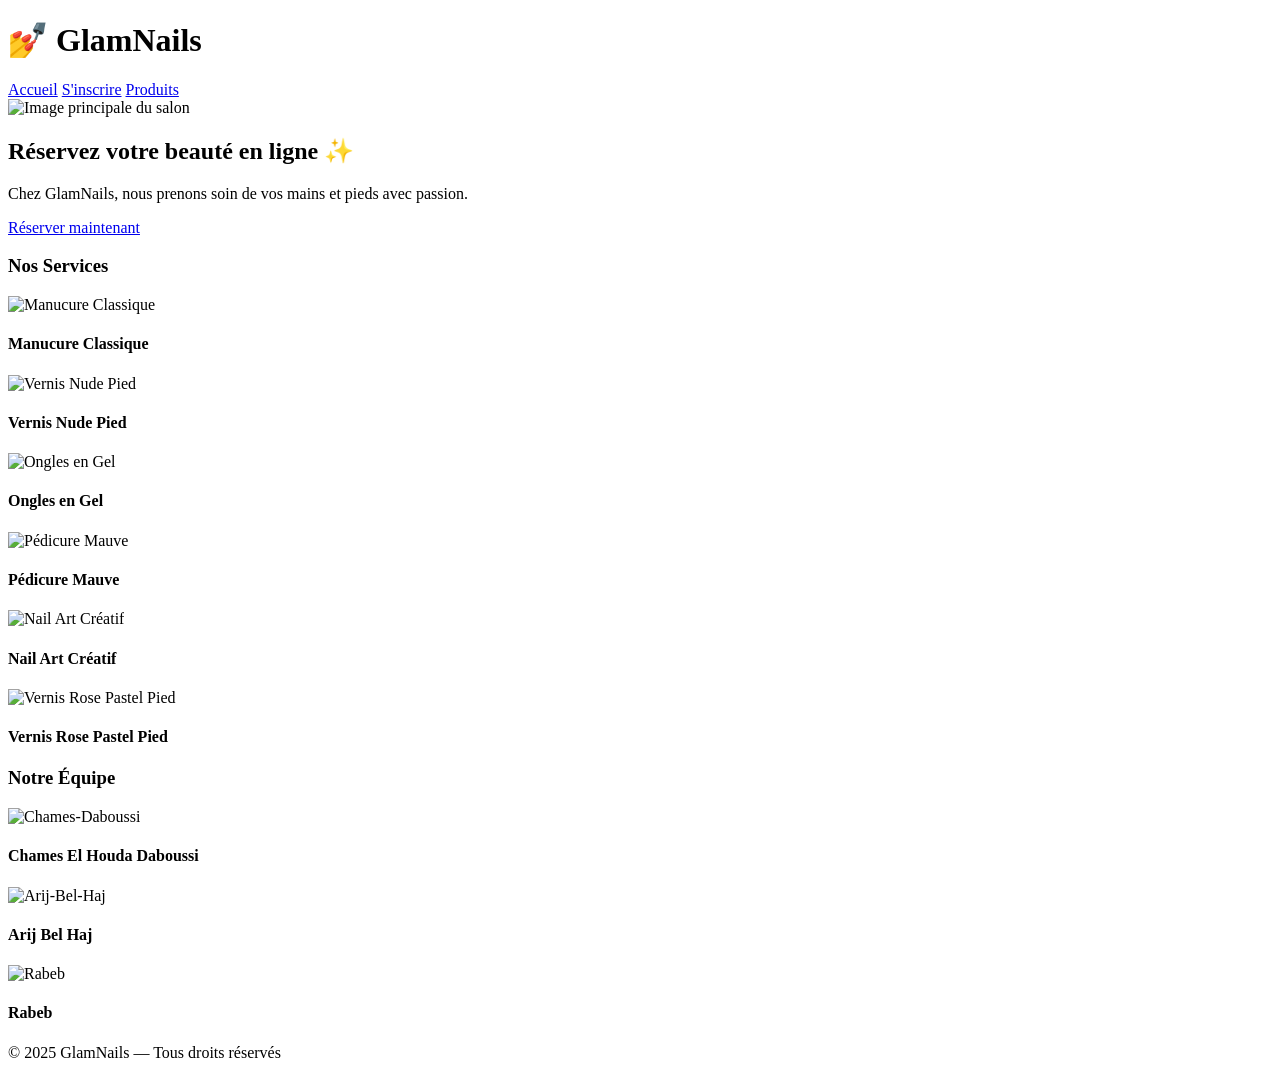
==== commit a5e3cfb9: "Fix paths" ====
--- a/app/html/index.html
+++ b/app/html/index.html
@@ -6,8 +6,8 @@
     <meta name="viewport" content="width=device-width, initial-scale=1.0">
     <title>GlamNails - Accueil</title>
 
-    <!-- ✅ CSS LINK FIXED -->
-    <link rel="stylesheet" href="../css/style.css">
+    <!-- ✅ FIXED CSS PATH -->
+    <link rel="stylesheet" href="css/style.css">
 </head>
 
 <body>
@@ -23,7 +23,8 @@
 
 <section class="hero">
     <div class="hero-image">
-        <img src="../images/page.jpg" alt="Image principale du salon">
+        <!-- ✅ FIXED IMAGE PATH -->
+        <img src="images/page.jpg" alt="Image principale du salon">
     </div>
 
     <div class="hero-text-block">
@@ -39,32 +40,32 @@
     <div class="products-grid">
 
         <div class="product-card">
-            <img src="../images/Manucure-Classique.png" alt="Manucure Classique">
+            <img src="images/Manucure-Classique.png" alt="Manucure Classique">
             <h4>Manucure Classique</h4>
         </div>
 
         <div class="product-card">
-            <img src="../images/image1.jpg" alt="Vernis Nude Pied">
+            <img src="images/image1.jpg" alt="Vernis Nude Pied">
             <h4>Vernis Nude Pied</h4>
         </div>
 
         <div class="product-card">
-            <img src="../images/Ongles-en-Gel.png" alt="Ongles en Gel">
+            <img src="images/Ongles-en-Gel.png" alt="Ongles en Gel">
             <h4>Ongles en Gel</h4>
         </div>
 
         <div class="product-card">
-            <img src="../images/image2.jpg" alt="Pédicure Mauve">
+            <img src="images/image2.jpg" alt="Pédicure Mauve">
             <h4>Pédicure Mauve</h4>
         </div>
 
         <div class="product-card">
-            <img src="../images/GlamNails.png" alt="Nail Art Créatif">
+            <img src="images/GlamNails.png" alt="Nail Art Créatif">
             <h4>Nail Art Créatif</h4>
         </div>
 
         <div class="product-card">
-            <img src="../images/image3.jpg" alt="Vernis Rose Pastel Pied">
+            <img src="images/image3.jpg" alt="Vernis Rose Pastel Pied">
             <h4>Vernis Rose Pastel Pied</h4>
         </div>
 
@@ -77,17 +78,17 @@
     <div class="team-container">
 
         <div class="team-card">
-            <img src="../images/chames-daboussi.jpg" alt="Chames-Daboussi">
+            <img src="images/chames-daboussi.jpg" alt="Chames-Daboussi">
             <h4>Chames El Houda Daboussi</h4>
         </div>
 
         <div class="team-card">
-            <img src="../images/erij-bel-haj.jpg" alt="Arij-Bel-Haj">
+            <img src="images/erij-bel-haj.jpg" alt="Arij-Bel-Haj">
             <h4>Arij Bel Haj</h4>
         </div>
 
         <div class="team-card">
-            <img src="../images/rabeb.jpg" alt="Rabeb">
+            <img src="images/rabeb.jpg" alt="Rabeb">
             <h4>Rabeb</h4>
         </div>
 
@@ -98,7 +99,8 @@
     <p>© 2025 GlamNails — Tous droits réservés</p>
 </footer>
 
-<script src="../js/script-index.js"></script>
+<!-- ✅ FIXED JS PATH -->
+<script src="js/script-index.js"></script>
 
 </body>
 </html>
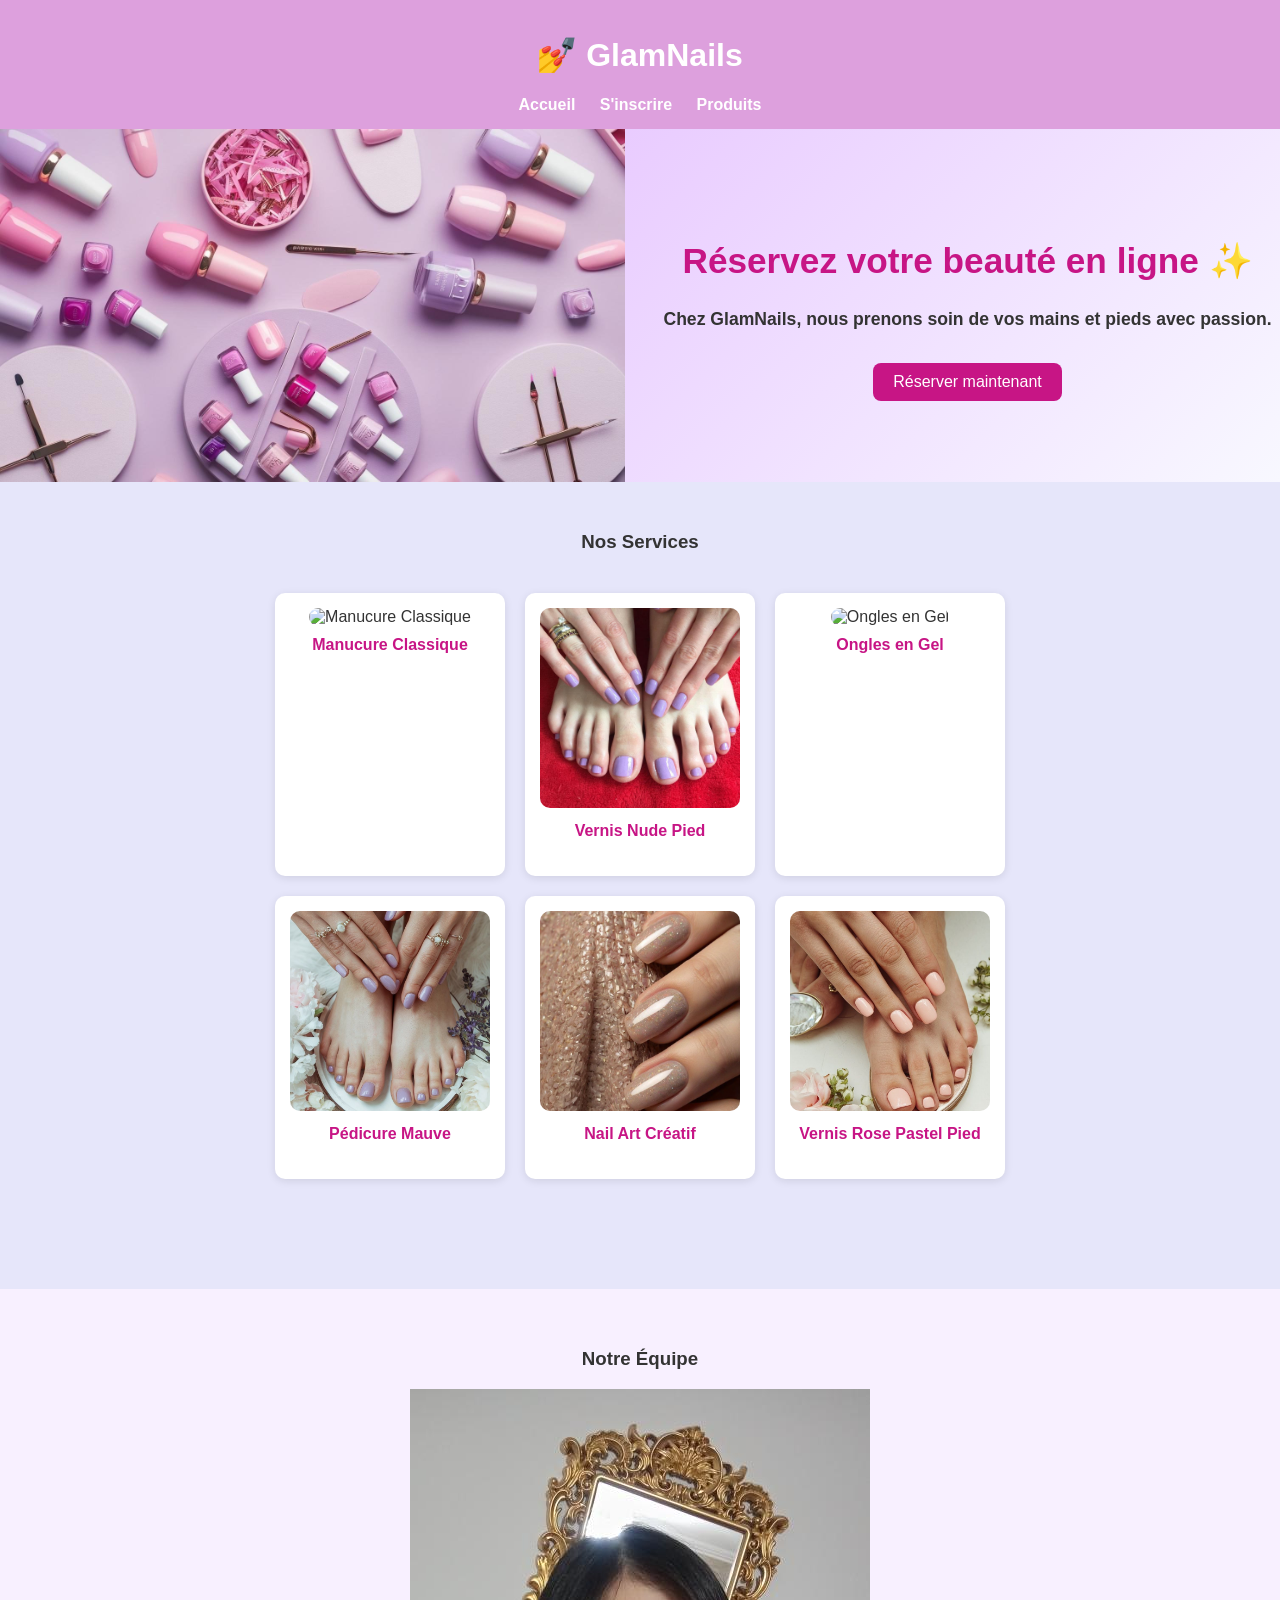
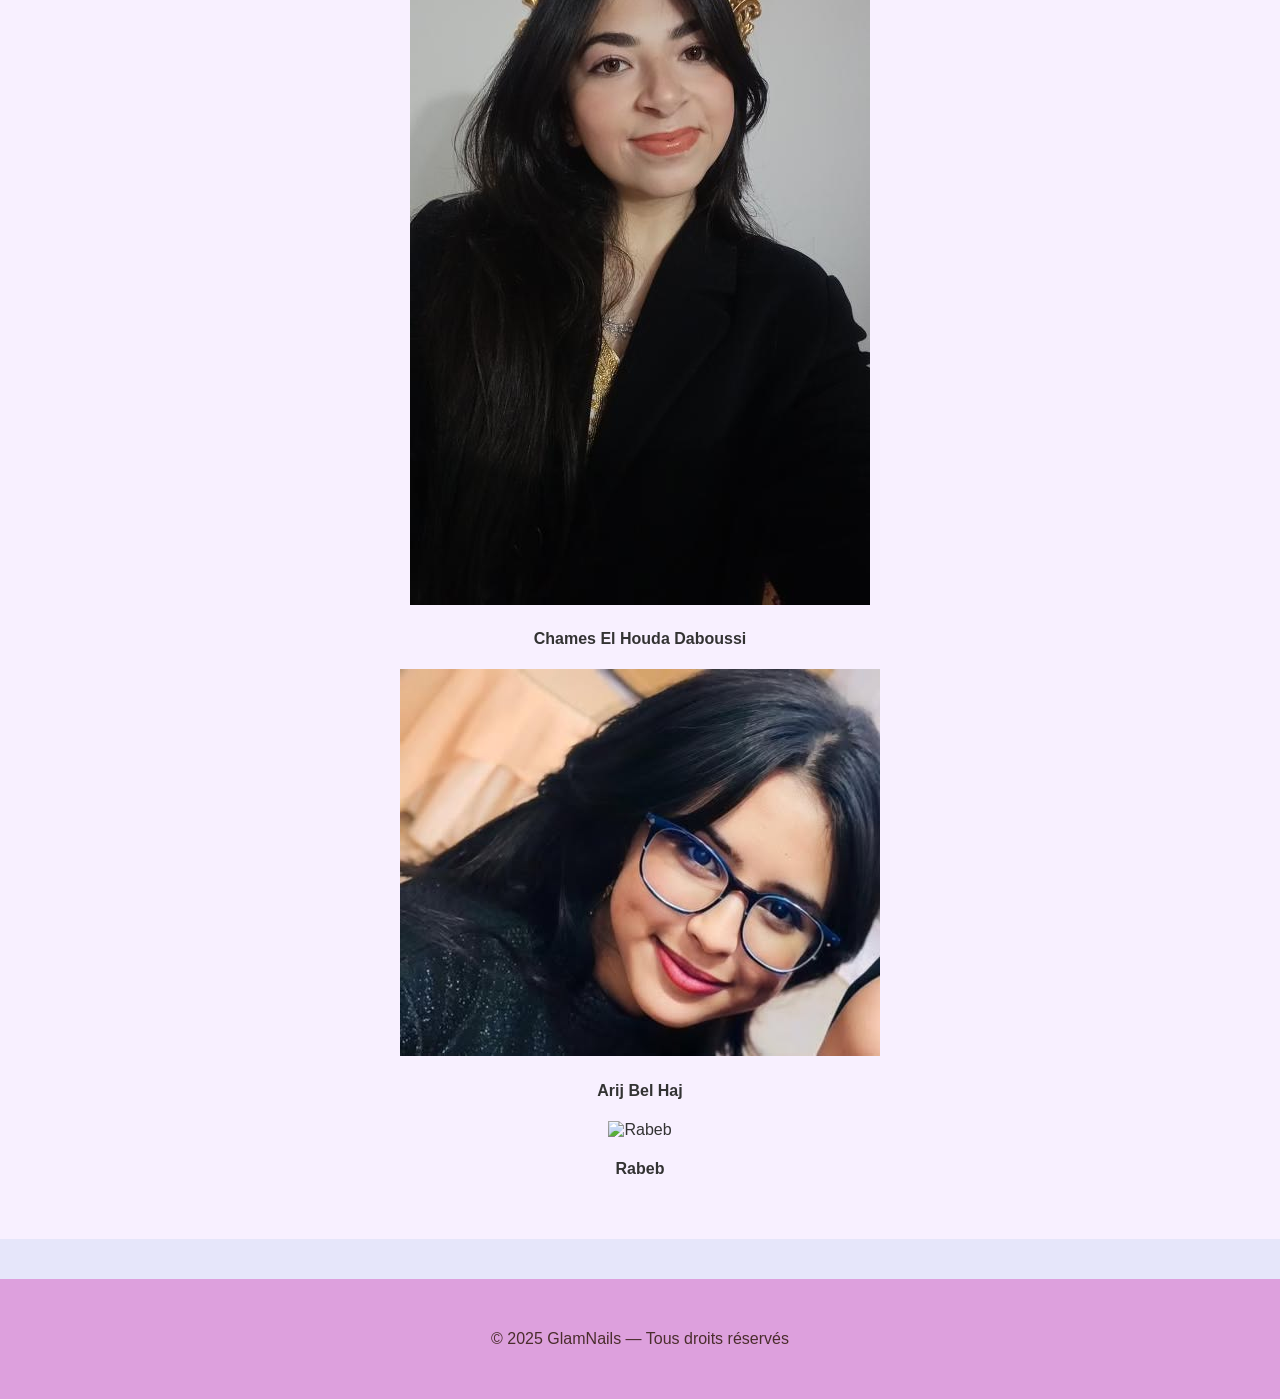
==== commit 321c0122: "Update website images" ====
--- a/app/html/index.html
+++ b/app/html/index.html
@@ -40,7 +40,7 @@
     <div class="products-grid">
 
         <div class="product-card">
-            <img src="images/Manucure-Classique.png" alt="Manucure Classique">
+            <img src="images/manucure-Classique.png" alt="Manucure Classique">
             <h4>Manucure Classique</h4>
         </div>
 
@@ -50,7 +50,7 @@
         </div>
 
         <div class="product-card">
-            <img src="images/Ongles-en-Gel.png" alt="Ongles en Gel">
+            <img src="images/ongles-en-Gel.png" alt="Ongles en Gel">
             <h4>Ongles en Gel</h4>
         </div>
 
--- a/app/html/css/style.css
+++ b/app/html/css/style.css
@@ -0,0 +1,216 @@
+body {
+  font-family: Arial, sans-serif;
+  margin: 0;
+  background-color: #E6E6FA;
+  color: #333;
+  text-align: center;
+}
+
+header {
+  background-color: #DDA0DD;
+  color: white;
+  padding: 15px;
+}
+
+nav a {
+  color: white;
+  text-decoration: none;
+  margin: 0 10px;
+  font-weight: bold;
+}
+
+nav a.active {
+  color: #C71585;
+  text-decoration: underline;
+}
+
+nav a:hover {
+  text-decoration: underline;
+}
+
+/* ===== HERO ===== */
+
+.hero {
+  background: linear-gradient(135deg, #E0B0FF, #F8F8FF);
+  display: flex;
+  align-items: center;
+  justify-content: center;
+  gap: 30px;
+  text-align: left;
+}
+
+.hero-image {
+  flex: 1;
+}
+
+.hero-image img {
+  width: 100%;
+  height: auto;
+  display: block;
+}
+
+.hero-text-block {
+  flex: 1;
+  text-align: center;
+  display: flex;
+  flex-direction: column;
+  justify-content: center;
+  align-items: center;
+}
+
+.hero-text-block h2 {
+  font-size: 2.2rem;
+  color: #C71585;
+  margin-bottom: 10px;
+}
+
+.hero-text-block p {
+  font-size: 1.1rem;
+  font-weight: bold;
+}
+
+.btn {
+  display: inline-block;
+  margin-top: 15px;
+  padding: 10px 20px;
+  background-color: #C71585;
+  color: white;
+  border-radius: 8px;
+  text-decoration: none;
+}
+
+/* ===== SERVICES ===== */
+
+.services {
+  padding: 30px;
+}
+
+/* ===== GRID ===== */
+
+.products-grid,
+.service-list {
+  display: flex;
+  justify-content: center;
+  gap: 20px;
+  flex-wrap: wrap;
+  max-width: 800px;
+  margin: 40px auto;
+}
+
+/* ===== CARDS ===== */
+
+.product-card,
+.card {
+  background: white;
+  border-radius: 10px;
+  box-shadow: 0 2px 8px rgb(0 0 0 / 10%);
+  padding: 15px;
+  width: 200px;
+  transition: transform 0.3s;
+}
+
+.product-card:hover,
+.card:hover {
+  transform: scale(1.05);
+}
+
+.product-card img {
+  width: 100%;
+  height: 200px;
+  object-fit: cover;
+  border-radius: 10px;
+}
+
+.product-card h4 {
+  color: #C71585;
+  margin-top: 10px;
+}
+
+/* ===== TEAM ===== */
+
+.team {
+  padding: 40px 20px;
+  background-color: #F8F0FF;
+  text-align: center;
+  margin-top: 40px;
+  position: relative;
+  z-index: 5;
+}
+
+/* ===== FORM ===== */
+
+.form-section,
+.form-box {
+  padding: 40px 20px;
+  background: white;
+  border-radius: 15px;
+  max-width: 450px;
+  margin: 40px auto;
+  box-shadow: 0 2px 10px rgb(0 0 0 / 10%);
+}
+
+form {
+  display: flex;
+  flex-direction: column;
+  gap: 15px;
+  text-align: left;
+}
+
+label {
+  font-weight: bold;
+}
+
+input,
+select,
+textarea,
+button {
+  width: 100%;
+  padding: 10px;
+  border: 1px solid #ccc;
+  border-radius: 8px;
+  font-size: 1rem;
+}
+
+button.btn {
+  background-color: #C71585;
+  color: white;
+  cursor: pointer;
+  font-weight: bold;
+}
+
+button.btn:hover {
+  background-color: #ff4f85;
+}
+
+/* ===== FOOTER ===== */
+
+.footer {
+  background-color: #DDA0DD;
+  color: #4A2D2D;
+  padding: 35px 20px;
+  text-align: center;
+  margin-top: 40px;
+}
+
+.footer-col {
+  display: inline-block;
+  width: 250px;
+  margin: 10px;
+  vertical-align: top;
+}
+
+/* ===== MEDIA QUERY FIXED ===== */
+
+@media (width <= 768px) {
+  .hero-content,
+  .products-grid,
+  .service-list {
+    flex-direction: column;
+    align-items: center;
+  }
+
+  .footer-col {
+    width: 90%;
+    margin-bottom: 20px;
+  }
+}
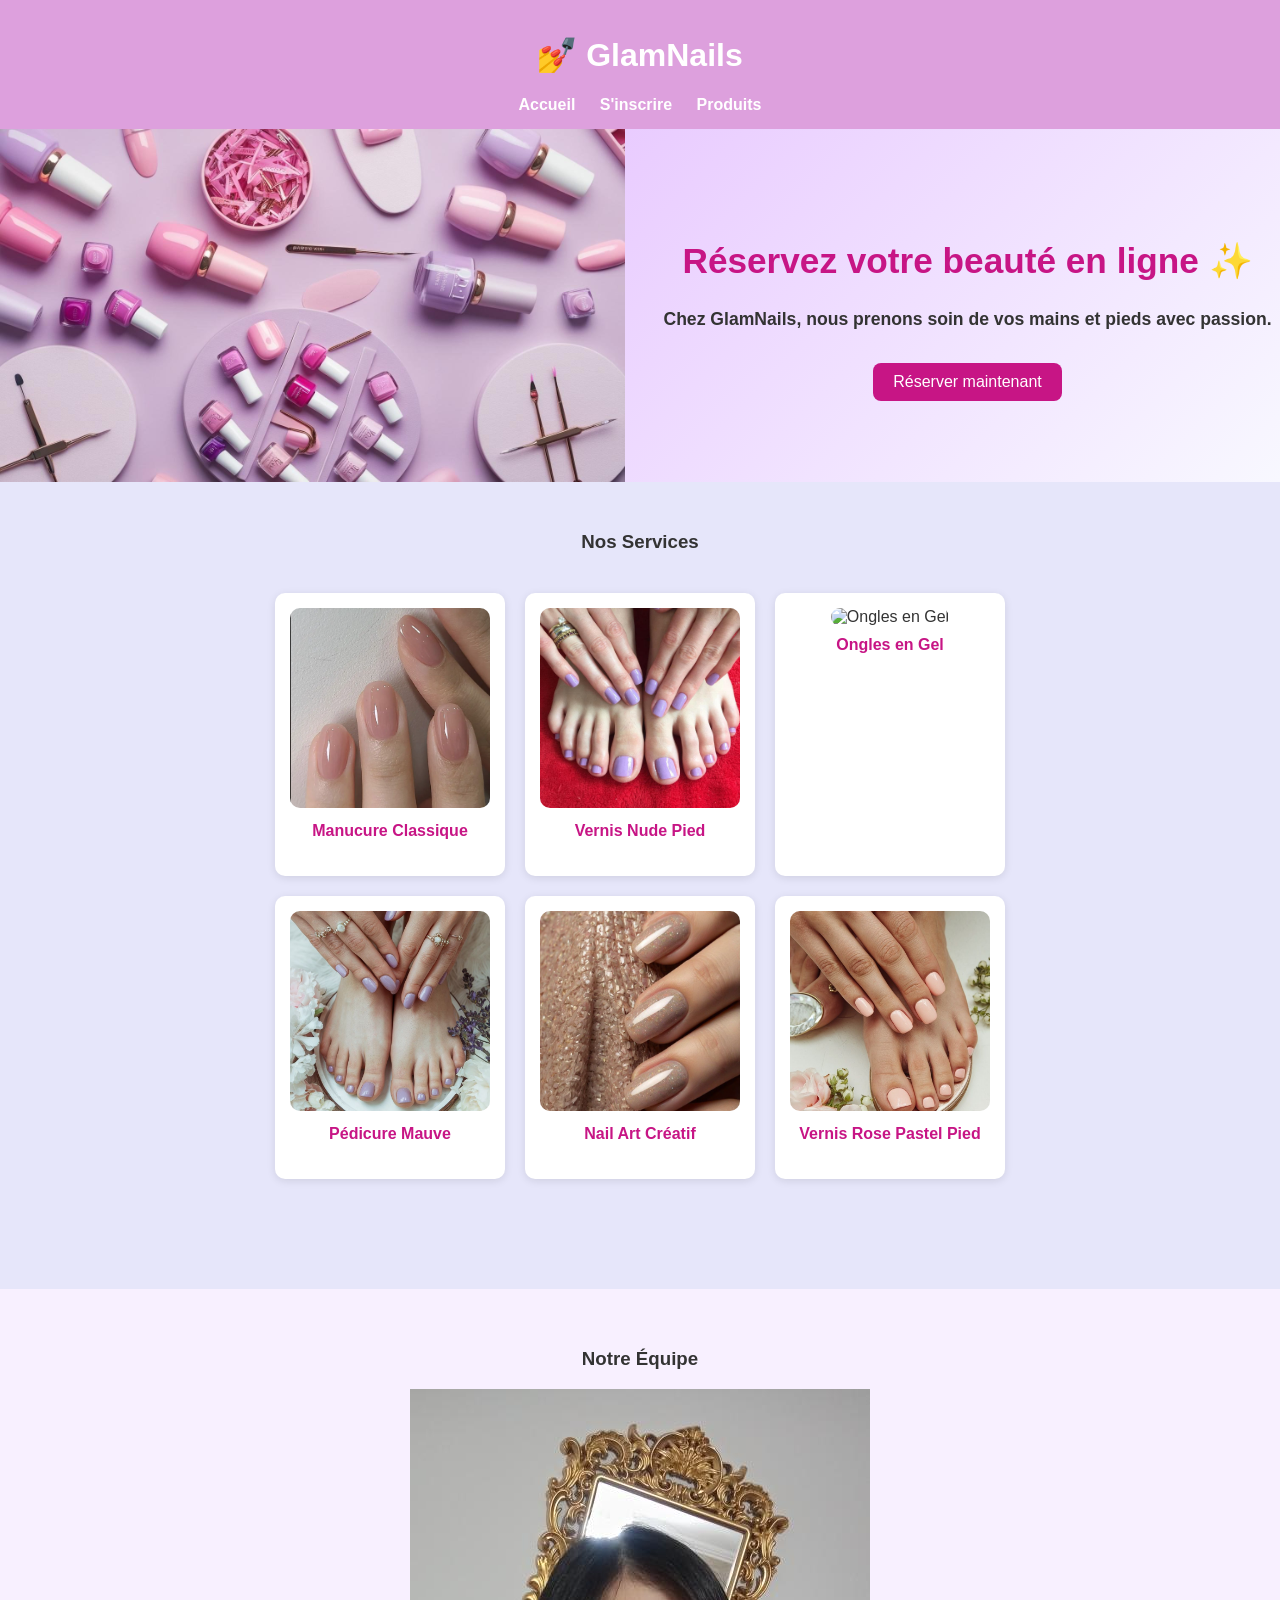
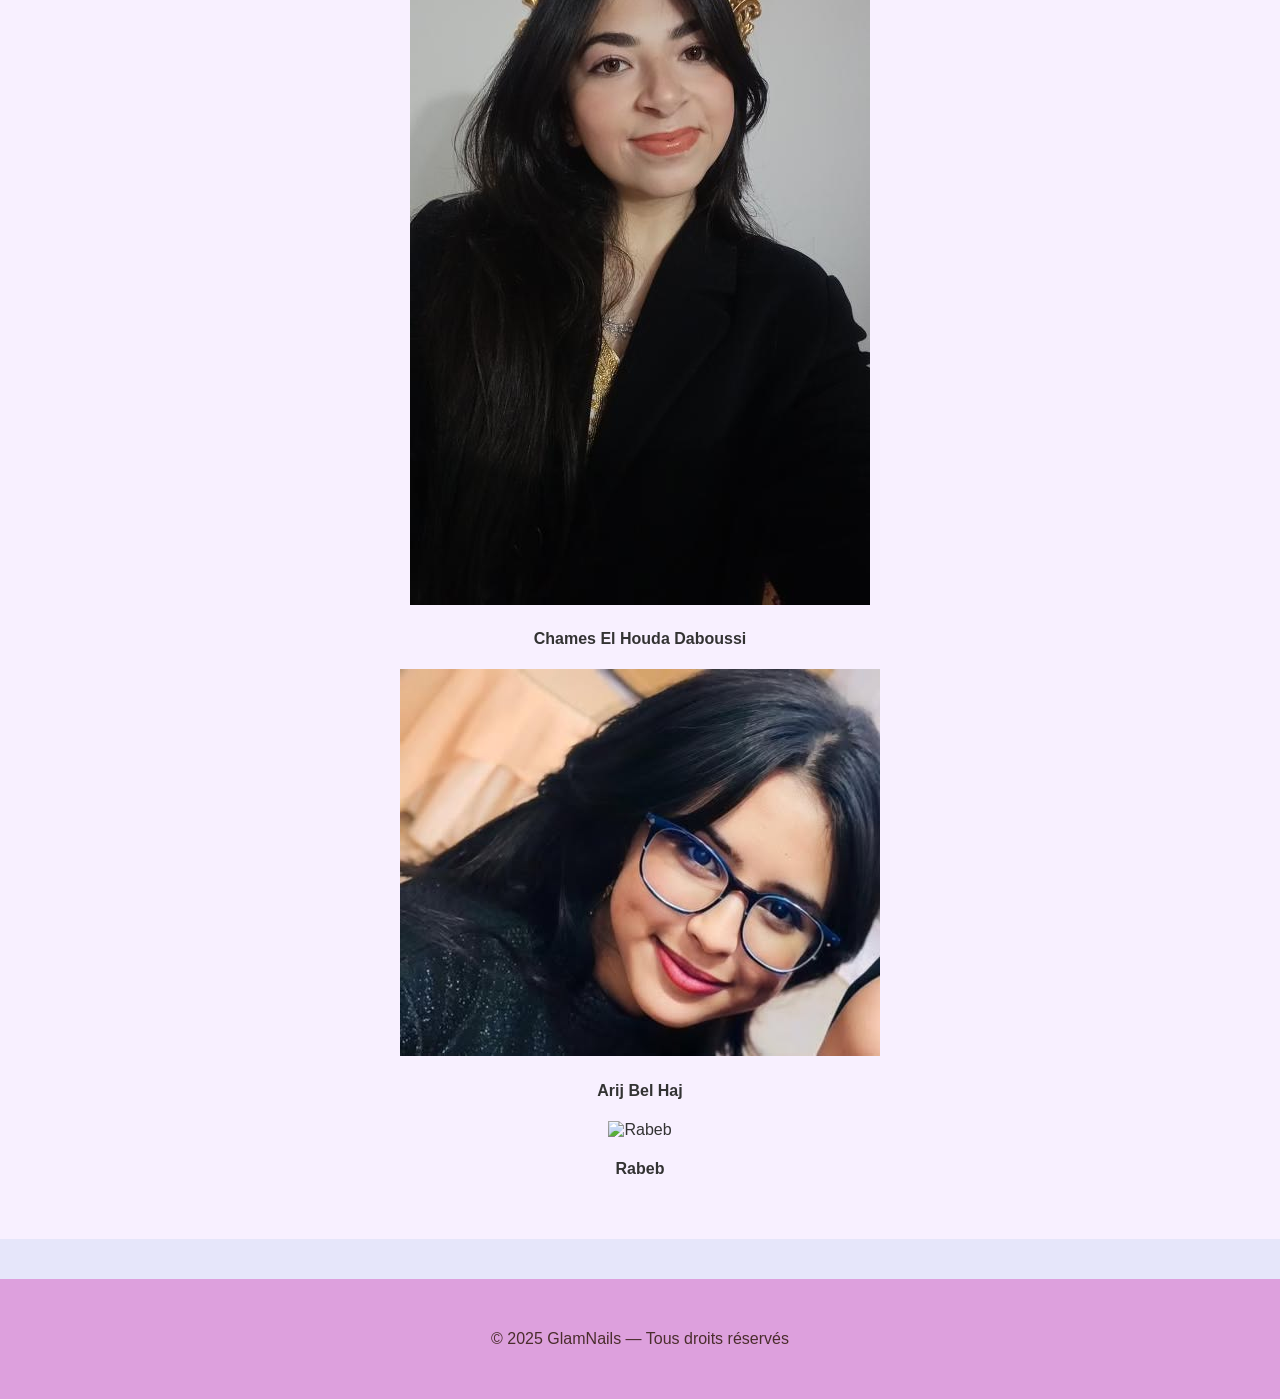
==== commit d5c07a2b: "Updates" ====
--- a/app/html/index.html
+++ b/app/html/index.html
@@ -40,7 +40,7 @@
     <div class="products-grid">
 
         <div class="product-card">
-            <img src="images/manucure-Classique.png" alt="Manucure Classique">
+            <img src="../html/images/manucure-classique.png" alt="Manucure Classique">
             <h4>Manucure Classique</h4>
         </div>
 
